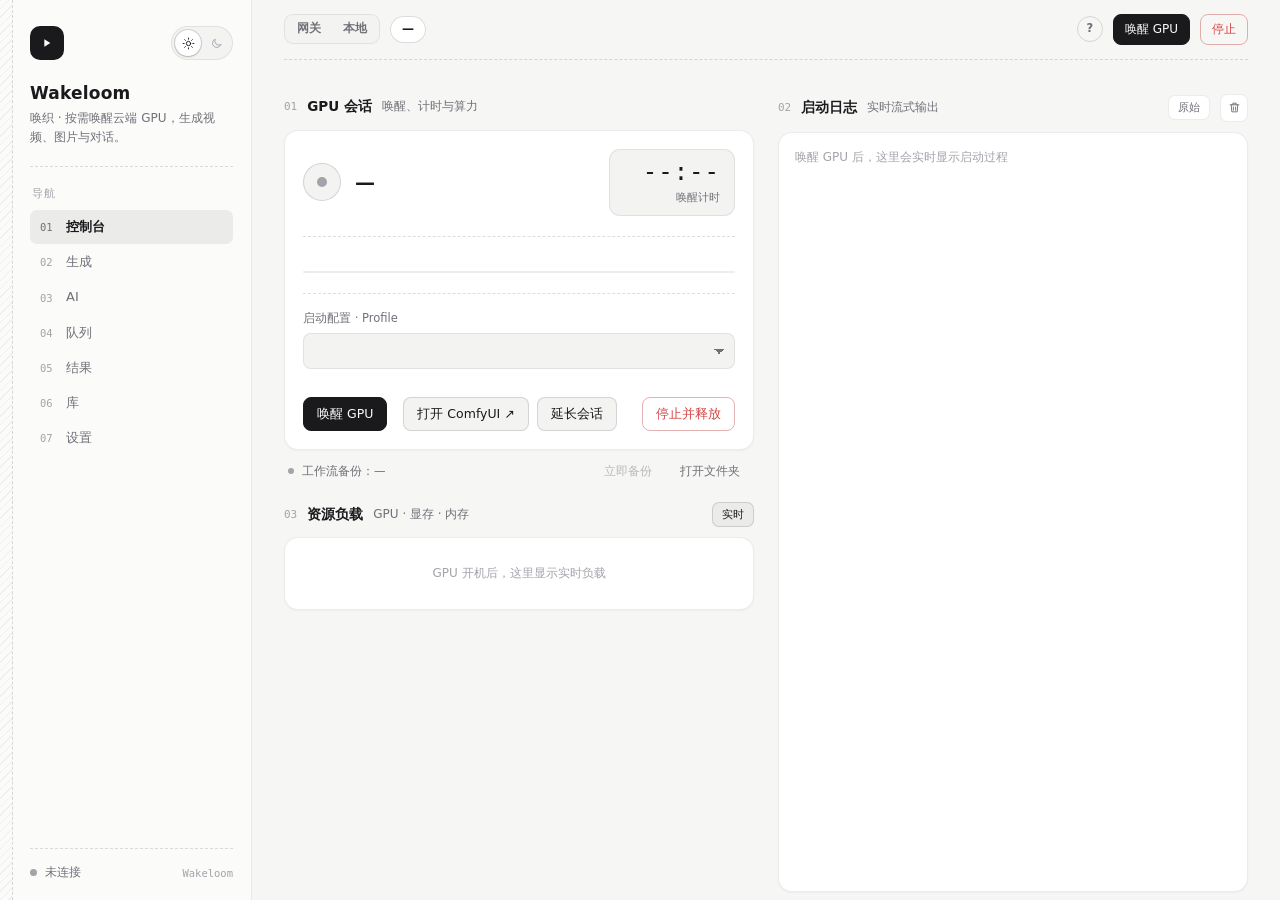
==== ui/index.html @ 7cae344e "v1.21.0: first-run guide - simple path: 用 Google 账号开始 -> paste the code (read from the   clipboard w" ====
<!doctype html>
<html lang="zh-CN">
<head>
<meta charset="utf-8">
<meta name="viewport" content="width=device-width, initial-scale=1">
<title>Wakeloom</title>
<script>try { var t = localStorage.getItem("ckwb.theme"); if (t) document.documentElement.dataset.theme = t; } catch (e) {}</script>
<link rel="stylesheet" href="style.css">
</head>
<body>
<div class="app">
  <aside class="side">
    <div class="side-top">
      <div class="brand">
        <span class="logo"><svg viewBox="0 0 24 24"><path d="M8 6.5v11l9-5.5z"/></svg></span>
        <div class="theme-toggle" role="group" aria-label="主题">
          <button type="button" data-theme-set="light" title="白天模式"><svg viewBox="0 0 24 24"><circle cx="12" cy="12" r="4"/><path d="M12 2v2M12 20v2M4.9 4.9l1.4 1.4M17.7 17.7l1.4 1.4M2 12h2M20 12h2M4.9 19.1l1.4-1.4M17.7 6.3l1.4-1.4"/></svg></button>
          <button type="button" data-theme-set="dark" title="夜间模式"><svg viewBox="0 0 24 24"><path d="M20 14.5A8 8 0 0 1 9.5 4a8 8 0 1 0 10.5 10.5z"/></svg></button>
        </div>
      </div>
      <h1 class="tagline">Wakeloom</h1>
      <p class="tagline-sub">唤织 · 按需唤醒云端 GPU，生成视频、图片与对话。</p>
    </div>

    <div class="side-label">导航</div>
    <nav>
      <button data-page="console" class="on"><span class="n">01</span>控制台</button>
      <button data-page="gen"><span class="n">02</span>生成</button>
      <button data-page="ai"><span class="n">03</span>AI</button>
      <button data-page="queue"><span class="n">04</span>队列 <em id="qBadge"></em></button>
      <button data-page="results"><span class="n">05</span>结果</button>
      <button data-page="lib"><span class="n">06</span>库</button>
      <button data-page="settings"><span class="n">07</span>设置</button>
    </nav>

    <div class="side-foot" id="sideState">
      <span class="dot" id="dot"></span><span id="sideStateText">未连接</span>
      <span class="ver" id="verText">Wakeloom</span>
    </div>
  </aside>

  <main>
    <header class="top">
      <div class="top-l">
        <div class="seg mode-seg" id="modeSeg" title="连接方式"><button type="button" data-m="gateway">网关</button><button type="button" data-m="local">本地</button></div>
        <span class="chip" id="stateChip">—</span>
        <span class="top-info" id="topInfo"></span>
      </div>
      <div class="top-r">
        <button class="btn xs upd-btn" id="btnUpd" hidden></button>
        <div class="help-wrap"><button class="btn ghost xs help-btn" id="btnHelp" title="帮助">?</button>
          <div class="help-menu" id="helpMenu" hidden>
            <button id="helpGuide">新手引导</button><button id="helpReadme">使用说明（GitHub README）</button><button id="helpNet">检查网络</button></div></div>
        <button class="btn primary sm" id="btnWakeTop">唤醒 GPU</button>
        <button class="btn danger sm" id="btnStopTop">停止</button>
      </div>
    </header>

    <!-- 控制台 -->
    <section class="page on" id="page-console">
      <div class="card ob-check" id="obChecklist" hidden></div>
      <div class="console">
        <div class="col">
          <div class="sec-h"><span class="n">01</span><b>GPU 会话</b><span class="d">唤醒、计时与算力</span></div>
          <div class="card sess">
            <div class="sess-head">
              <div class="sess-state">
                <span class="ring" id="dotBig"></span>
                <div>
                  <div class="sess-label" id="stateBig">—</div>
                  <div class="sess-sub" id="stateSub"></div>
                </div>
              </div>
              <div class="timer" id="timerBox">
                <div class="timer-v" id="timerV">--:--</div>
                <div class="timer-l" id="timerL">唤醒计时</div>
              </div>
            </div>

            <ol class="steps" id="steps"></ol>

            <div class="dl" id="dlBox" hidden>
              <div class="row between small"><span id="dlText"></span><span class="muted mono" id="dlEta"></span></div>
              <div class="bar"><div id="dlBar"></div></div>
            </div>

            <div class="tiles" id="tiles"></div>

            <div class="wake-opts" id="wakeOpts">
              <div class="row gap wrap">
                <label class="fld grow">启动配置 · Profile<select id="wakeProfile"></select></label>
                <label class="fld" id="accWrap" hidden>GPU<select id="wakeAcc"><option>T4</option><option>L4</option><option>G4</option><option>A100</option><option>H100</option></select></label>
              </div>
              <div id="wfBox" class="wf"></div>
              <div id="extrasBox" class="extras" hidden></div>
              <p class="hint" id="localHint" hidden></p>
            </div>

            <div class="actions">
              <button class="btn primary" id="btnWake">唤醒 GPU</button>
              <span class="muted small wake-cost" id="wakeCost"></span>
              <button class="btn" id="btnOpenComfy">打开 ComfyUI ↗</button>
              <button class="btn" id="btnExtend">延长会话</button>
              <span class="grow"></span>
              <button class="btn danger" id="btnStop">停止并释放</button>
            </div>
            <div class="who" id="who"></div>
            <p class="err" id="consoleErr"></p>
          </div>
          <div class="ud-line" id="udLine">
            <span class="ud-dot" id="udDot"></span><span id="udText">工作流备份：—</span><span class="grow"></span>
            <button class="btn ghost xs" id="btnUdBackup" title="把 ComfyUI 里保存的工作流和设置备份到这台电脑">立即备份</button>
            <button class="btn ghost xs" id="btnUdOpen">打开文件夹</button>
          </div>

          <div class="sec-h"><span class="n">03</span><b>资源负载</b><span class="d" id="loadSub">GPU · 显存 · 内存</span><span class="grow"></span>
            <label class="seg-chk" title="开着时每几秒刷新一次。网关模式下刷新会算作“在使用”，GPU 不会因闲置自动停机"><input type="checkbox" id="loadLive" checked><span>实时</span></label>
          </div>
          <div class="card load-card" id="loadCard"><div class="load-empty">GPU 开机后，这里显示实时负载</div></div>
        </div>

        <div class="col">
          <div class="sec-h"><span class="n">02</span><b>启动日志</b><span class="d">实时流式输出</span>
            <span class="grow"></span>
            <label class="seg-chk"><input type="checkbox" id="rawLog"><span>原始</span></label>
            <button class="icon-btn" id="btnClearLog" title="清空"><svg viewBox="0 0 24 24"><path d="M4 7h16M10 11v6M14 11v6M6 7l1 13h10l1-13M9 7V4h6v3"/></svg></button>
          </div>
          <div class="card log-card"><div id="log" class="log"></div></div>
        </div>
      </div>
    </section>

    <!-- 生成 -->
    <section class="page" id="page-gen">
      <div class="gen">
        <div class="col">
          <div class="sec-h"><span class="n">01</span><b>模板</b><span class="d">ComfyUI API 工作流</span></div>
          <div class="card tpl-card">
            <div id="tplList" class="tpl-list"></div>
            <label class="btn block">＋ 导入 API JSON<input type="file" id="tplFile" accept=".json,application/json" hidden></label>
            <p class="hint">在 ComfyUI 里：菜单 → 文件 → <b>导出 (API)</b>，把得到的 JSON 导入这里。</p>
          </div>
        </div>

        <div class="col">
          <div class="sec-h"><span class="n">02</span><b id="formTitle">参数</b><span class="d">提示词、素材与采样设置</span>
            <span class="grow"></span>
            <button type="button" class="btn ghost xs" id="btnResetForm" hidden title="参数恢复推荐值，提示词恢复模板自带的">恢复推荐值</button>
            <button type="button" class="btn ghost xs" id="btnRename" hidden>重命名</button>
            <button type="button" class="btn ghost xs danger" id="btnDelTpl" hidden>删除模板</button>
          </div>
          <div class="card form-card">
            <div id="formEmpty" class="empty">先在左边导入或选择一个工作流模板</div>
            <form id="genForm" hidden>
              <div class="h3bar">
                <div class="h3-row">
                  <span class="lbl">H3 模式</span>
                  <div class="seg" id="h3ModeSeg"></div>
                  <select id="h3Mode" hidden>
                    <option value="T2VA">T2VA</option><option value="I2VA">I2VA</option><option value="FL2VA">FL2VA</option><option value="L2VA">L2VA</option><option value="Ref2VA">Ref2VA</option>
                  </select>
                  <span class="lbl">时长</span>
                  <input type="number" id="h3Dur" min="4" max="15" step="1" value="6" class="mini-num"><span class="lbl">秒</span>
                  <span class="grow"></span>
                  <button type="button" class="btn xs" id="btnSkeleton">插入提示词骨架</button>
                  <button type="button" class="btn primary xs" id="btnAI">✦ AI 写提示词</button>
                </div>
                <div class="snips" id="snips"></div>
              </div>

              <div id="primaryFields"></div>
              <details class="adv"><summary>高级参数 <span class="muted" id="advCount"></span></summary><div id="advFields"></div></details>

              <div class="submit-bar">
                <label class="fld">任务标题<input id="jobTitle" placeholder="可选，用于文件名"></label>
                <label class="fld narrow">份数<input type="number" id="jobCount" value="1" min="1" max="50"></label>
                <div class="sb-actions">
                  <button type="button" class="btn ghost" id="btnLoadPrompt">提示词库</button>
                  <button type="button" class="btn ghost" id="btnSavePrompt">存入</button>
                  <button type="button" class="btn" id="btnDraft" title="按设置里的比例降低分辨率先跑一版，满意后在队列里一键出高清">试生成 <span class="hint-in mono" id="draftHint"></span></button>
                  <button type="submit" class="btn primary">加入队列</button>
                </div>
              </div>
              <p class="err" id="genErr"></p>
            </form>
          </div>
        </div>
      </div>
    </section>

    <!-- AI -->
    <section class="page" id="page-ai">
      <div class="sec-h"><span class="n">03</span><b>AI</b><span class="d" id="aiSub">对话大模型与生图模型，按启动配置加载</span><span class="grow"></span>
        <span class="chip ai-chip" id="aiChip"><span class="dot"></span><span id="aiChipText">—</span></span>
      </div>

      <!-- no AI profile running: pick one -->
      <div id="aiPick" class="ai-pick"></div>

      <!-- chat -->
      <div id="aiChat" class="ai-chat" hidden>
        <div class="ai-convs card">
          <button class="btn block ai-new" id="aiNew">＋ 新对话</button>
          <div id="aiConvList" class="ai-conv-list"></div>
        </div>
        <div class="ai-main card">
          <div class="ai-tools">
            <label class="seg-chk" title="开：先思考再回答，更准但更慢"><input type="checkbox" id="aiThink"><span>深度思考</span></label>
            <label class="ai-temp">温度 <input type="range" id="aiTemp" min="0" max="1.5" step="0.05"><b class="mono" id="aiTempV"></b></label>
            <button class="btn ghost xs" id="aiSysBtn">系统提示词</button>
            <span class="grow"></span>
            <span class="muted small mono" id="aiStats"></span>
          </div>
          <textarea id="aiSys" class="ai-sys" rows="3" placeholder="系统提示词（可选）：设定角色、语气、输出格式……" hidden></textarea>
          <div id="aiMsgs" class="ai-msgs"></div>
          <div class="ai-input">
            <textarea id="aiText" rows="2" placeholder="输入消息，Enter 发送，Shift+Enter 换行"></textarea>
            <button class="btn primary" id="aiSend">发送</button>
          </div>
        </div>
      </div>

      <!-- text to image -->
      <div id="aiImg" class="ai-img" hidden>
        <div class="card ai-img-form">
          <label class="fld">提示词<textarea id="aiPrompt" rows="6" placeholder="描述画面，例如：portrait of a young woman by the window, soft natural light, 85mm, film grain"></textarea></label>
          <label class="fld">反向提示词<textarea id="aiNeg" rows="3"></textarea></label>
          <div class="fld"><span>尺寸</span>
            <div class="seg ai-size" id="aiSize"><button data-s="832x1216">竖 832×1216</button><button data-s="1024x1024">方 1024×1024</button><button data-s="1216x832">横 1216×832</button><button data-s="custom">自定义</button></div>
          </div>
          <div class="row gap ai-wh" id="aiWH" hidden>
            <label class="fld narrow">宽<input type="number" id="aiW" min="256" max="2048" step="64"></label>
            <label class="fld narrow">高<input type="number" id="aiH" min="256" max="2048" step="64"></label>
          </div>
          <div class="row gap">
            <label class="fld narrow">步数<input type="number" id="aiSteps" min="1" max="150"></label>
            <label class="fld narrow">CFG<input type="number" id="aiCfg" min="1" max="20" step="0.5"></label>
            <label class="fld narrow">份数<input type="number" id="aiCount" min="1" max="20" value="1"></label>
          </div>
          <div class="row gap">
            <label class="fld grow">种子<input type="number" id="aiSeed" placeholder="留空 = 每张随机"></label>
          </div>
          <button class="btn primary lg" id="aiGen">生成</button>
          <p class="err" id="aiErr"></p>
          <p class="hint" id="aiImgHint"></p>
        </div>
        <div class="ai-gallery">
          <div class="sec-h sub"><b>最近生成</b><span class="d">完整文件在「结果」页</span></div>
          <div id="aiGallery" class="ai-grid"></div>
        </div>
      </div>
    </section>

    <!-- 队列 -->
    <section class="page" id="page-queue">
      <div class="sec-h"><span class="n">04</span><b>任务队列</b><span class="d">按顺序提交，自动下载结果</span><span class="grow"></span><button class="btn ghost xs" id="btnClearDone">清除已结束</button></div>
      <div id="jobList" class="jobs"></div>
    </section>

    <!-- 结果 -->
    <section class="page" id="page-results">
      <div class="sec-h"><span class="n">05</span><b>本地结果</b><span class="d mono" id="outDirText"></span><span class="grow"></span>
        <div class="seg" id="kindSeg"><button data-k="" class="on">全部</button><button data-k="video">视频</button><button data-k="image">图片</button><button data-k="audio">音频</button></div>
        <select id="kindFilter" hidden><option value="">全部</option><option value="video">视频</option><option value="image">图片</option><option value="audio">音频</option></select>
        <button class="btn ghost xs" id="btnRefreshFiles">刷新</button>
        <button class="btn xs" id="btnOpenOut">打开文件夹</button>
      </div>
      <div id="fileGrid" class="files"></div>
    </section>

    <!-- 库 -->
    <section class="page" id="page-lib">
      <div class="sec-h"><span class="n">06</span><b>插件与模型库</b><span class="d">只保存清单，唤醒时不装；需要时一键装到当前 GPU</span><span class="grow"></span>
        <button class="btn xs" id="btnLibPreset">预设</button>
        <button class="btn primary xs" id="btnLibAdd">＋ 添加</button>
      </div>
      <div class="lib-note" id="libNote"></div>
      <div id="libList" class="lib"></div>
      <div class="lib-bar" id="libBar" hidden>
        <span id="libSel"></span><span class="grow"></span>
        <button class="btn ghost xs" id="btnLibClear">取消选择</button>
        <button class="btn primary sm" id="btnLibInstallSel">安装所选到当前 GPU</button>
      </div>
    </section>

    <!-- 设置 -->
    <section class="page" id="page-settings">
      <form id="setForm" class="settings">
        <div class="sec-h"><span class="n">06</span><b>网关连接</b><span class="d">地址与凭证</span></div>
        <div class="card">
          <label class="fld">网关地址<input name="gate_url" placeholder="https://comfy.你的域名"></label>
          <label class="fld">Agent 令牌 · Bearer
            <div class="row gap"><input name="token" type="password" class="grow" autocomplete="off"><button type="button" class="btn xs" id="btnShowTok">显示</button></div>
          </label>
          <div class="row gap wrap"><button type="button" class="btn sm" id="btnPair">浏览器配对获取令牌</button><span class="muted small" id="pairMsg"></span></div>
          <p class="hint">令牌也可以在网关网页右上角「复制 AI Agent 接入指令」里拿到，或 VPS 上的 <code>secrets/agent_token</code>。</p>
          <label class="fld">网络代理<input name="proxy" placeholder="留空 = 自动（跟随 Windows 系统代理）"></label>
          <p class="hint" style="margin-top:-6px">浏览器能打开网关、工作台却连不上时，多半是代理问题。可填 <code>http://127.0.0.1:7890</code>（按你代理软件的端口），或填 <code>direct</code> 强制直连。</p>
          <details class="sub"><summary>Cloudflare Access 服务令牌</summary>
            <p class="hint">公网域名在 Access 后面时必填。</p>
            <label class="fld">CF-Access-Client-Id<input name="cf_client_id" autocomplete="off"></label>
            <label class="fld">CF-Access-Client-Secret<input name="cf_client_secret" type="password" autocomplete="off"></label>
          </details>
        </div>

        <div class="sec-h"><span class="n">07</span><b>任务</b><span class="d">保存位置与自动化</span></div>
        <div class="card">
          <label class="fld">结果保存到<input name="out_dir"></label>
          <label class="chk"><input type="checkbox" name="auto_wake">队列有任务而 GPU 在休眠时，自动唤醒</label>
          <label class="fld">自动唤醒用的 Profile（留空 = 网关默认）<input name="wake_profile" placeholder="例如 minimax-h3"></label>
          <label class="chk"><input type="checkbox" name="userdata_sync">自动备份并恢复 ComfyUI 工作流和设置</label>
          <p class="hint" style="margin:-6px 0 12px 26px">Colab 每次开机都是新机器。开启后，在 ComfyUI 网页里保存的工作流、设置会备份到这台电脑（GPU 就绪时每 5 分钟、停止前各一次），下次开机自动传回去。只存在本机。</p>
          <label class="chk"><input type="checkbox" name="auto_stop_when_queue_empty">队列全部完成 3 分钟后自动停止 GPU（省 CU）</label>
          <label class="fld narrow">单个任务超时（分钟）<input type="number" name="job_timeout_min" min="1" max="600"></label>
        </div>

        <div class="sec-h"><span class="n">08</span><b>低清试生成</b><span class="d">先看效果，再出高清</span></div>
        <div class="card">
          <div class="row gap wrap">
            <label class="fld narrow">分辨率比例
              <select name="draft_scale"><option value="0.25">25%</option><option value="0.33">33%</option><option value="0.5">50%</option><option value="0.75">75%</option></select></label>
            <label class="fld narrow">步数（0 = 不变）<input type="number" name="draft_steps" min="0" max="200"></label>
          </div>
          <p class="hint">只改宽高 / 总像素（和可选的步数），提示词、素材、种子都不变；「生成高清版」时锁定试生成用过的种子、恢复原分辨率。</p>
        </div>

        <div class="sec-h"><span class="n">09</span><b>大模型 API</b><span class="d">用于「AI 写提示词」，Key 只保存在本机</span><span class="grow"></span><button type="button" class="btn primary xs" id="btnLLMAdd">＋ 添加</button></div>
        <div class="card llm-card"><div id="llmList" class="llm-list"></div>
          <div class="guide-row">
            <div class="grow"><b>H3 提示词指南</b> <span class="muted small" id="guideState">读取中…</span>
              <p class="hint" style="margin:4px 0 0">默认用 Wakeloom 自带的通用写法说明。如果你有 MiniMax 官方的 H3 提示词指南，可以导入（.md 或 .txt），导入后「AI 写提示词」优先按它输出。<b>需自行从 MiniMax 官方获取，并确认所在地区适用其许可。</b>指南只保存在本机。</p></div>
            <input type="file" id="guideFile" accept=".md,.txt,text/markdown,text/plain" hidden>
            <button type="button" class="btn sm" id="btnGuideImport">导入 H3 提示词指南</button>
            <button type="button" class="btn ghost sm" id="btnGuideClear" hidden>清除</button>
          </div>
        </div>

        <div class="sec-h"><span class="n">10</span><b>本地模式</b><span class="d">测试版 · 不用 VPS，软件直接控制你的 Colab</span></div>
        <div class="card local-card">
          <div class="row gap wrap"><span class="dot" id="gDot"></span><span id="gState">未登录 Google</span><span class="grow"></span>
            <button type="button" class="btn primary sm" id="btnGLogin">登录 Google</button>
            <button type="button" class="btn ghost sm" id="btnGLogout" hidden>退出登录</button></div>
          <div id="gCodeBox" class="g-code" hidden>
            <p class="hint" style="margin:0 0 8px">浏览器里已打开 Google 授权页。登录并点「允许」后，页面会显示一串授权码，复制粘贴到这里：</p>
            <div class="row gap"><input id="gCode" class="grow mono" placeholder="粘贴授权码" autocomplete="off"><button type="button" class="btn primary sm" id="btnGCode">确认</button></div>
            <p class="hint">浏览器没弹出来？<a href="#" id="gOpenAgain">再打开一次</a></p>
          </div>
          <div class="row gap wrap" style="margin-top:14px">
            <label class="fld narrow">默认 GPU<select name="local_accelerator"><option value="">跟随配置</option><option>T4</option><option>L4</option><option>G4</option><option>A100</option><option>H100</option></select></label>
            <label class="fld narrow">闲置自动停机（分钟）<input type="number" name="local_idle_min" min="5" max="600" placeholder="30"></label>
            <label class="fld narrow">最长会话（小时）<input type="number" name="local_max_hours" min="1" max="24" step="0.5" placeholder="6"></label>
          </div>
          <label class="fld">Hugging Face 令牌（可选）<input name="hf_token" type="password" autocomplete="off" placeholder="hf_…"></label>
          <p class="hint" style="margin-top:-6px">只有下载需要申请访问（gated）的模型时才要。只保存在本机，开机时交给 Colab VM 用来下载，不会写进日志或启动配置。网关模式用网关自己的 hf_token。</p>
          <div id="gTools" hidden>
            <div class="row gap wrap" style="margin-top:14px"><button type="button" class="btn sm" id="btnGCCU">查询 CU 余额</button><span class="muted small mono" id="gCCU"></span></div>
            <div class="row gap wrap" style="margin-top:10px">
              <span class="small muted">开机测试</span>
              <select id="gAcc"><option>T4</option><option selected>L4</option><option>G4</option><option>A100</option><option>H100</option></select>
              <button type="button" class="btn sm" id="btnGSmoke">开一台 GPU 测试（约 1–2 分钟，测完自动关机）</button>
            </div>
            <pre class="g-log" id="gLog" hidden></pre>
          </div>
          <p class="err" id="gErr"></p>
        </div>

        <div class="sec-h"><span class="n">11</span><b>自定义模型</b><span class="d">粘贴 Hugging Face 链接生成的启动配置</span><span class="grow"></span><button type="button" class="btn primary xs" id="btnCMAdd">＋ 添加模型</button></div>
        <div class="card cm-card"><div id="cmList" class="cm-list"><p class="muted small">读取中…</p></div>
          <p class="hint">内置配置不能修改或删除。模型来自第三方，请遵守其许可证和当地法律。</p></div>

        <div class="sec-h"><span class="n">12</span><b>软件更新</b><span class="d" id="updCur"></span></div>
        <div class="card">
          <label class="fld">更新地址（latest.json）<input name="update_url" id="updUrl" placeholder=""></label>
          <div class="row gap wrap"><button type="button" class="btn sm" id="btnUpdCheck">检查更新</button><span class="muted small" id="updMsg"></span></div>
          <div class="row gap wrap" style="margin-top:12px"><button type="button" class="btn sm" id="btnRerunGuide">重新运行新手引导</button><span class="muted small">从头走一遍：检查网络、连接方式、登录、第一次试用</span></div>
        </div>

        <div class="save-bar"><button class="btn primary" type="submit">保存</button><button type="button" class="btn" id="btnTest">测试连接</button><span id="setMsg" class="muted small"></span><span class="grow"></span><span class="muted small mono" id="dataDirText"></span></div>
      </form>
    </section>
  </main>
</div>

<div class="modal" id="modal" hidden><div class="modal-box" id="modalBox"></div></div>
<div class="toast" id="toast"></div>
<div class="ob" id="ob" hidden></div>
<div class="ob-mini" id="obMini" hidden></div>
<div class="ob-coach" id="obCoach" hidden></div>
<script src="app.js"></script>
<script src="ai.js"></script>
<script src="models.js"></script>
<script src="userdata.js"></script>
<script src="onboarding.js"></script>
</body>
</html>
---- ui/style.css ----
[hidden] { display: none !important; }

:root {
  --bg: #f6f6f5; --side: #fbfbfa; --panel: #ffffff; --panel2: #f3f3f2; --panel3: #ebebea;
  --line: rgba(20, 20, 24, .08); --line2: rgba(20, 20, 24, .14);
  --text: #1a1a1d; --muted: #707078; --faint: #a3a3aa;
  --inv: #1a1a1d; --inv-t: #fafafa;
  --accent: #4f6bed; --ok: #1f9d55; --warn: #c27a12; --bad: #d64545; --idle: #a3a3aa;
  --hatch: rgba(20, 20, 24, .05);
  --shadow: 0 1px 0 rgba(255, 255, 255, .6) inset, 0 1px 2px rgba(20, 20, 24, .04);
  --font: "Segoe UI Variable Text", "Segoe UI", "Microsoft YaHei UI", "PingFang SC", system-ui, sans-serif;
  --mono: "Cascadia Code", "JetBrains Mono", "SF Mono", Consolas, ui-monospace, monospace;
  color-scheme: light;
}
:root[data-theme="dark"] {
  --bg: #121214; --side: #151517; --panel: #19191c; --panel2: #202024; --panel3: #27272c;
  --line: rgba(255, 255, 255, .07); --line2: rgba(255, 255, 255, .13);
  --text: #ececef; --muted: #8e8e97; --faint: #5d5d66;
  --inv: #ececef; --inv-t: #141416;
  --accent: #7c93ff; --ok: #4ade80; --warn: #f2b24c; --bad: #f87171; --idle: #5d5d66;
  --hatch: rgba(255, 255, 255, .035);
  --shadow: 0 1px 0 rgba(255, 255, 255, .03) inset;
  color-scheme: dark;
}
@media (prefers-color-scheme: dark) {
  :root:not([data-theme="light"]) {
    --bg: #121214; --side: #151517; --panel: #19191c; --panel2: #202024; --panel3: #27272c;
    --line: rgba(255, 255, 255, .07); --line2: rgba(255, 255, 255, .13);
    --text: #ececef; --muted: #8e8e97; --faint: #5d5d66;
    --inv: #ececef; --inv-t: #141416;
    --accent: #7c93ff; --ok: #4ade80; --warn: #f2b24c; --bad: #f87171; --idle: #5d5d66;
    --hatch: rgba(255, 255, 255, .035);
    --shadow: 0 1px 0 rgba(255, 255, 255, .03) inset;
    color-scheme: dark;
  }
}

* { box-sizing: border-box; }
html, body { margin: 0; height: 100%; background: var(--bg); color: var(--text); font: 13px/1.55 var(--font); -webkit-font-smoothing: antialiased; }
button, input, select, textarea { font: inherit; color: inherit; }
svg { width: 15px; height: 15px; fill: none; stroke: currentColor; stroke-width: 1.7; stroke-linecap: round; stroke-linejoin: round; }
code, .mono { font-family: var(--mono); }
code { font-size: 11.5px; background: var(--panel2); border: 1px solid var(--line); padding: 0 5px; border-radius: 5px; }
::selection { background: color-mix(in srgb, var(--accent) 30%, transparent); }
::-webkit-scrollbar { width: 10px; height: 10px; }
::-webkit-scrollbar-thumb { background: var(--line2); border-radius: 10px; border: 3px solid transparent; background-clip: content-box; }
::-webkit-scrollbar-track { background: transparent; }

/* ---------- shell ---------- */
.app { display: grid; grid-template-columns: 252px 1fr; height: 100vh; }
.side {
  background: var(--side); border-right: 1px solid var(--line); display: flex; flex-direction: column; padding: 26px 18px 18px 30px; position: relative; overflow: auto;
}
.side::before { /* hatched gutter */
  content: ""; position: absolute; inset: 0 auto 0 0; width: 12px; border-right: 1px dashed var(--line2);
  background: repeating-linear-gradient(135deg, var(--hatch) 0 1px, transparent 1px 6px);
}
.brand { display: flex; align-items: center; justify-content: space-between; }
.logo { width: 34px; height: 34px; border-radius: 10px; display: grid; place-items: center; background: var(--inv); color: var(--inv-t); }
.logo svg { width: 16px; height: 16px; fill: currentColor; stroke: none; }
.theme-toggle { display: inline-flex; padding: 3px; gap: 2px; background: var(--panel2); border: 1px solid var(--line); border-radius: 999px; }
.theme-toggle button { all: unset; cursor: pointer; width: 26px; height: 26px; border-radius: 50%; display: grid; place-items: center; color: var(--faint); transition: background .15s, color .15s; }
.theme-toggle button:hover { color: var(--text); }
.theme-toggle button.on { background: var(--panel); color: var(--text); box-shadow: 0 0 0 1px var(--line2), 0 1px 2px rgba(0, 0, 0, .15); }
.theme-toggle svg { width: 13px; height: 13px; }
.tagline { font-size: 17px; line-height: 1.35; font-weight: 650; margin: 22px 0 4px; letter-spacing: .2px; }
.tagline-sub { margin: 0; color: var(--muted); font-size: 12px; }
.side-top { padding-bottom: 20px; border-bottom: 1px dashed var(--line2); margin-bottom: 18px; }
.side-label { font-size: 11px; color: var(--faint); margin: 0 0 8px 2px; letter-spacing: .5px; }
nav { display: flex; flex-direction: column; gap: 1px; }
nav button { all: unset; cursor: pointer; display: flex; align-items: center; gap: 10px; padding: 7px 10px; border-radius: 7px; color: var(--muted); font-size: 13px; transition: background .12s, color .12s; }
nav button .n { font: 10.5px var(--mono); color: var(--faint); width: 16px; }
nav button:hover { color: var(--text); background: var(--panel2); }
nav button.on { color: var(--text); background: var(--panel3); font-weight: 600; }
nav button.on .n { color: var(--muted); }
nav em { font: 600 10.5px var(--mono); font-style: normal; margin-left: auto; color: var(--inv-t); background: var(--inv); border-radius: 999px; padding: 0 7px; line-height: 17px; }
nav em:empty { display: none; }
.side-foot { margin-top: auto; padding-top: 14px; border-top: 1px dashed var(--line2); display: flex; align-items: center; gap: 8px; color: var(--muted); font-size: 12px; }
.side-foot .ver { margin-left: auto; font: 10.5px var(--mono); color: var(--faint); }

main { overflow: auto; padding: 0 32px 40px; }
.top { position: sticky; top: 0; z-index: 5; background: color-mix(in srgb, var(--bg) 88%, transparent); backdrop-filter: blur(8px); display: flex; justify-content: space-between; align-items: center; padding: 14px 0; margin-bottom: 6px; border-bottom: 1px dashed var(--line2); }
.top-l, .top-r { display: flex; align-items: center; gap: 10px; }
.top-info { font-size: 12px; color: var(--muted); font-variant-numeric: tabular-nums; }
.page { display: none; padding-top: 10px; }
.page.on { display: block; animation: fade .18s ease; }
@keyframes fade { from { opacity: 0; transform: translateY(3px); } to { opacity: 1; transform: none; } }

/* section header: "01 标题 说明" */
.sec-h { display: flex; align-items: center; gap: 10px; margin: 18px 0 10px; min-height: 26px; }
.sec-h .n { font: 11px var(--mono); color: var(--faint); }
.sec-h b { font-size: 13.5px; font-weight: 650; }
.sec-h .d { color: var(--muted); font-size: 12px; white-space: nowrap; overflow: hidden; text-overflow: ellipsis; }
.grow { flex: 1; }

.card { background: var(--panel); border: 1px solid var(--line); border-radius: 14px; padding: 18px; box-shadow: var(--shadow); }
.row { display: flex; align-items: center; }
.row.between { justify-content: space-between; }
.row.wrap { flex-wrap: wrap; }
.gap { gap: 8px; }
.muted { color: var(--muted); }
.small { font-size: 12px; }
.hint { color: var(--muted); font-size: 12px; margin: 10px 0 0; line-height: 1.6; }
.err { color: var(--bad); font-size: 12px; margin: 8px 0 0; white-space: pre-wrap; }
.err:empty { display: none; }

/* ---------- controls ---------- */
.btn { display: inline-flex; align-items: center; justify-content: center; gap: 6px; cursor: pointer; border: 1px solid var(--line2); background: var(--panel2); padding: 6px 13px; border-radius: 8px; white-space: nowrap; font-size: 12.5px; font-weight: 500; transition: background .12s, border-color .12s, opacity .12s; }
.btn:hover { background: var(--panel3); }
.btn:disabled { opacity: .45; cursor: not-allowed; }
.btn.primary { background: var(--inv); border-color: var(--inv); color: var(--inv-t); }
.btn.primary:hover { opacity: .88; }
.btn.danger { color: var(--bad); background: transparent; border-color: color-mix(in srgb, var(--bad) 35%, var(--line)); }
.btn.danger:hover { background: color-mix(in srgb, var(--bad) 9%, transparent); }
.btn.ghost { background: transparent; border-color: transparent; color: var(--muted); }
.btn.ghost:hover { background: var(--panel2); color: var(--text); }
.btn.ghost.danger:hover { color: var(--bad); }
.btn.sm { padding: 5px 11px; font-size: 12px; }
.btn.xs { padding: 3px 9px; font-size: 11.5px; border-radius: 7px; }
.btn.lg { padding: 8px 18px; }
.btn.block { width: 100%; margin-top: 10px; border-style: dashed; background: transparent; color: var(--muted); }
.btn.block:hover { color: var(--text); background: var(--panel2); }
.icon-btn { all: unset; cursor: pointer; width: 26px; height: 26px; border-radius: 7px; display: grid; place-items: center; color: var(--muted); border: 1px solid var(--line); background: var(--panel); }
.icon-btn:hover { color: var(--text); border-color: var(--line2); }
.icon-btn svg { width: 13px; height: 13px; }

input:not([type=checkbox]):not([type=file]), select, textarea { background: var(--panel2); border: 1px solid var(--line); border-radius: 8px; padding: 7px 10px; outline: none; min-width: 0; transition: border-color .12s, background .12s; }
input:not([type=checkbox]):not([type=file]):hover, select:hover, textarea:hover { border-color: var(--line2); }
input:focus, select:focus, textarea:focus { border-color: var(--muted) !important; background: var(--panel); }
input[type=checkbox] { accent-color: var(--inv); width: 14px; height: 14px; margin: 0; }
select { appearance: none; padding-right: 28px; background-image: linear-gradient(45deg, transparent 50%, var(--muted) 50%), linear-gradient(135deg, var(--muted) 50%, transparent 50%); background-position: calc(100% - 15px) 52%, calc(100% - 10px) 52%; background-size: 5px 5px; background-repeat: no-repeat; }
textarea { width: 100%; resize: vertical; font: 12.5px/1.7 var(--mono); }
.fld { display: flex; flex-direction: column; gap: 5px; font-size: 11.5px; color: var(--muted); margin-bottom: 12px; }
.fld > input, .fld > select, .fld > textarea, .fld > div { color: var(--text); font-size: 13px; }
.fld.narrow { min-width: 140px; max-width: 200px; }
.chk { display: flex; align-items: center; gap: 9px; margin-bottom: 10px; cursor: pointer; }

.seg { display: inline-flex; padding: 2px; gap: 2px; background: var(--panel2); border: 1px solid var(--line); border-radius: 9px; }
.seg button { all: unset; cursor: pointer; padding: 3px 10px; border-radius: 7px; font-size: 11.5px; color: var(--muted); }
.seg button:hover { color: var(--text); }
.seg button.on { background: var(--panel); color: var(--text); font-weight: 600; box-shadow: 0 0 0 1px var(--line2), 0 1px 2px rgba(0, 0, 0, .08); }
.seg-chk { display: inline-flex; cursor: pointer; }
.seg-chk input { display: none; }
.seg-chk span { padding: 3px 9px; font-size: 11px; border-radius: 7px; border: 1px solid var(--line); color: var(--muted); background: var(--panel); }
.seg-chk input:checked + span { color: var(--text); border-color: var(--line2); background: var(--panel3); }

.chip { display: inline-flex; align-items: center; gap: 7px; padding: 3px 11px; border-radius: 999px; background: var(--panel); border: 1px solid var(--line2); font-size: 12px; font-weight: 600; }
.dot { width: 7px; height: 7px; border-radius: 50%; background: var(--idle); flex: none; }
.s-ok, .s-ready { background: var(--ok); box-shadow: 0 0 0 3px color-mix(in srgb, var(--ok) 20%, transparent); }
.s-busy { background: var(--warn); animation: pulse 1.2s infinite; }
.s-bad { background: var(--bad); }
@keyframes pulse { 50% { opacity: .35; } }
.pill { display: inline-flex; align-items: center; padding: 1px 9px; border-radius: 999px; background: var(--panel2); border: 1px solid var(--line); font-size: 11.5px; color: var(--text); }
.pill.sm { padding: 0 7px; font-size: 10.5px; }
.bar { height: 4px; background: var(--panel3); border-radius: 4px; overflow: hidden; }
.bar > div { height: 100%; background: var(--inv); width: 0; transition: width .5s ease; }

/* ---------- console ---------- */
.console { display: grid; grid-template-columns: minmax(420px, 1fr) minmax(380px, 1fr); gap: 0 24px; align-items: start; }
.col { min-width: 0; }
.sess { display: flex; flex-direction: column; gap: 20px; }
.sess-head { display: flex; justify-content: space-between; align-items: center; gap: 16px; }
.sess-state { display: flex; align-items: center; gap: 14px; min-width: 0; }
.ring { width: 38px; height: 38px; border-radius: 50%; flex: none; position: relative; border: 1px solid var(--line2); background: var(--panel2); }
.ring::after { content: ""; position: absolute; inset: 13px; border-radius: 50%; background: var(--idle); }
.ring.ok::after { background: var(--ok); box-shadow: 0 0 10px color-mix(in srgb, var(--ok) 60%, transparent); }
.ring.bad::after { background: var(--bad); }
.ring.busy { animation: ringpulse 1.6s ease-out infinite; } .ring.busy::after { background: var(--warn); }
@keyframes ringpulse { 0% { box-shadow: 0 0 0 0 color-mix(in srgb, var(--warn) 40%, transparent); } 100% { box-shadow: 0 0 0 12px transparent; } }
.sess-label { font-size: 20px; font-weight: 650; line-height: 1.2; letter-spacing: .2px; }
.sess-sub { display: flex; flex-wrap: wrap; gap: 6px 10px; align-items: center; margin-top: 5px; font-size: 12px; }
.sess-sub:empty { display: none; }
.timer { text-align: right; padding: 9px 14px; border-radius: 11px; border: 1px solid var(--line); background: var(--panel2); min-width: 126px; }
.timer-v { font: 500 24px/1.15 var(--mono); font-variant-numeric: tabular-nums; letter-spacing: 1px; }
.timer-l { font-size: 11px; color: var(--muted); margin-top: 3px; }
.timer.live { border-color: color-mix(in srgb, var(--warn) 40%, var(--line)); }
.timer.live .timer-v { color: var(--warn); }

.steps { list-style: none; margin: 0; padding: 14px 6px 0; display: grid; grid-template-columns: repeat(6, 1fr); border-top: 1px dashed var(--line2); }
.steps li { display: flex; flex-direction: column; align-items: center; gap: 7px; font-size: 11px; color: var(--faint); position: relative; }
.steps li::before { content: ""; position: absolute; top: 9px; left: calc(-50% + 13px); right: calc(50% + 13px); height: 1px; background: var(--line2); }
.steps li:first-child::before { display: none; }
.steps .b { width: 19px; height: 19px; border-radius: 50%; display: grid; place-items: center; background: var(--panel); border: 1px solid var(--line2); font: 600 9.5px var(--mono); z-index: 1; }
.steps li.done { color: var(--muted); } .steps li.done .b { background: var(--inv); border-color: var(--inv); color: var(--inv-t); } .steps li.done::before { background: var(--inv); }
.steps li.cur { color: var(--text); font-weight: 600; } .steps li.cur .b { border-color: var(--warn); color: var(--warn); box-shadow: 0 0 0 3px color-mix(in srgb, var(--warn) 18%, transparent); }

.dl .bar { margin-top: 7px; }
.tiles { display: grid; grid-template-columns: repeat(3, 1fr); border: 1px solid var(--line); border-radius: 11px; overflow: hidden; }
.tile { padding: 11px 13px; min-width: 0; border-right: 1px solid var(--line); border-bottom: 1px solid var(--line); margin: 0 -1px -1px 0; }
.tile .k { font-size: 11px; color: var(--muted); }
.tile .v { font: 500 16px/1.4 var(--mono); font-variant-numeric: tabular-nums; margin-top: 3px; white-space: nowrap; overflow: hidden; text-overflow: ellipsis; }
.tile .x { font-size: 11px; color: var(--faint); min-height: 15px; }
.tile.warn .v { color: var(--warn); }
.mini { height: 3px; border-radius: 2px; background: var(--panel3); margin-top: 7px; overflow: hidden; }
.mini > div { height: 100%; background: var(--inv); }
.wake-opts { border-top: 1px dashed var(--line2); padding-top: 16px; }
.wake-opts .fld { margin-bottom: 8px; }
.wf { display: flex; flex-wrap: wrap; gap: 6px 14px; font-size: 12px; }
.wf:empty { display: none; }
.wf label { display: flex; gap: 6px; align-items: center; cursor: pointer; }
.actions { display: flex; flex-wrap: wrap; gap: 8px; align-items: center; }
.who { font-size: 11.5px; color: var(--muted); display: flex; gap: 6px; align-items: center; padding-top: 14px; border-top: 1px dashed var(--line2); }
.who:empty { display: none; }

.log-card { padding: 0; overflow: hidden; height: calc(100vh - 140px); min-height: 360px; display: flex; }
.log { flex: 1; padding: 14px 16px; overflow: auto; font: 11.5px/1.75 var(--mono); }
.log.raw { white-space: pre-wrap; word-break: break-all; color: var(--muted); }
.log:empty::before { content: "唤醒 GPU 后，这里会实时显示启动过程"; color: var(--faint); font-family: var(--font); font-size: 12px; }
.log .ln { display: flex; gap: 9px; align-items: baseline; word-break: break-all; }
.log .ln i { font-style: normal; width: 12px; flex: none; text-align: center; color: var(--faint); }
.log .ln .m { margin-left: auto; padding-left: 14px; color: var(--faint); white-space: nowrap; }
.log .ok i { color: var(--ok); }
.log .stage { color: var(--text); font-weight: 600; margin-top: 6px; }
.log .prog { color: var(--text); } .log .prog i { color: var(--accent); }
.log .ready { color: var(--ok); font-weight: 600; } .log .ready i { color: var(--ok); }
.log .bad { color: var(--bad); }
.log .dim { color: var(--faint); }

/* ---------- generate ---------- */
.gen { display: grid; grid-template-columns: 250px 1fr; gap: 0 24px; align-items: start; }
.tpl-card { padding: 8px; }
.tpl-list { display: flex; flex-direction: column; gap: 2px; }
.tpl-list button { all: unset; cursor: pointer; padding: 9px 11px; border-radius: 9px; border: 1px solid transparent; }
.tpl-list button:hover { background: var(--panel2); }
.tpl-list button.on { background: var(--panel2); border-color: var(--line2); }
.tpl-list b { font-weight: 600; font-size: 13px; }
.tpl-list small { display: block; color: var(--muted); font: 10.5px var(--mono); margin-top: 2px; }
.tpl-card .hint { padding: 0 6px 6px; }
.empty { color: var(--faint); padding: 48px 20px; text-align: center; }

.h3bar { border: 1px solid var(--line); border-radius: 11px; padding: 10px 12px; margin-bottom: 18px; background: var(--panel2); display: flex; flex-direction: column; gap: 10px; }
.h3-row { display: flex; flex-wrap: wrap; align-items: center; gap: 8px; }
.h3-row .lbl { font-size: 11.5px; color: var(--muted); }
.mini-num { width: 52px; padding: 4px 6px !important; text-align: center; font-family: var(--mono); }
.snips { display: flex; flex-wrap: wrap; gap: 5px; padding-top: 10px; border-top: 1px dashed var(--line2); }
.snips button { all: unset; cursor: pointer; font-size: 11px; padding: 2px 9px; border-radius: 999px; border: 1px solid var(--line); color: var(--muted); background: var(--panel); transition: color .12s, border-color .12s; }
.snips button:hover { color: var(--text); border-color: var(--line2); }

.f-wrap { margin-bottom: 16px; }
.f-head { display: flex; justify-content: space-between; align-items: center; font-size: 11.5px; color: var(--muted); margin-bottom: 6px; }
.f-head .x { all: unset; cursor: pointer; font-size: 11px; color: var(--faint); margin-left: 8px; }
.f-head .x:hover { color: var(--text); }
.f-text textarea { min-height: 240px; }
.f-text.neg textarea { min-height: 64px; }
.f-grid { display: grid; grid-template-columns: repeat(auto-fill, minmax(170px, 1fr)); gap: 0 12px; }
.drop { border: 1px dashed var(--line2); border-radius: 11px; padding: 10px; display: flex; gap: 12px; align-items: center; cursor: pointer; min-height: 80px; transition: border-color .12s, background .12s; }
.drop:hover, .drop.over { border-color: var(--muted); background: var(--panel2); }
.drop img, .drop video { width: 96px; height: 60px; object-fit: cover; border-radius: 7px; background: var(--panel3); }
.drop .ph { width: 96px; height: 60px; border-radius: 7px; background: var(--panel2); display: grid; place-items: center; color: var(--faint); font-size: 18px; }
.seedrow { display: flex; gap: 8px; align-items: center; }
.seedrow input[type=number] { flex: 1; font-family: var(--mono); }
.seedrow .chk { margin: 0; font-size: 11.5px; color: var(--muted); white-space: nowrap; }
.adv { margin: 4px 0 18px; border-top: 1px dashed var(--line2); padding-top: 12px; }
.adv summary { cursor: pointer; color: var(--muted); font-size: 12px; list-style: none; }
.adv summary::before { content: "+ "; font-family: var(--mono); }
.adv[open] summary::before { content: "− "; }
.adv .node { margin: 14px 0 6px; font: 11px var(--mono); color: var(--faint); }
.submit-bar { position: sticky; bottom: -40px; background: var(--panel); border-top: 1px dashed var(--line2); margin: 0 -18px -18px; padding: 14px 18px; display: flex; gap: 12px; align-items: flex-end; flex-wrap: wrap; border-radius: 0 0 14px 14px; }
.submit-bar .fld { margin: 0; flex: 1; min-width: 150px; }
.submit-bar .fld.narrow { flex: 0 0 72px; min-width: 72px; }
.sb-actions { display: flex; gap: 6px; flex-wrap: wrap; }
.hint-in { font-size: 10.5px; color: var(--muted); }

/* ---------- queue ---------- */
.jobs { display: flex; flex-direction: column; gap: 10px; }
.job { background: var(--panel); border: 1px solid var(--line); border-radius: 13px; padding: 13px 15px; display: grid; grid-template-columns: 1fr auto; gap: 6px 14px; box-shadow: var(--shadow); }
.job.is-draft { border-style: dashed; border-color: var(--line2); }
.job .t { font-weight: 600; display: flex; align-items: center; flex-wrap: wrap; gap: 6px; }
.job .meta { font: 11px var(--mono); color: var(--muted); }
.job .msg { font-size: 12px; color: var(--muted); }
.job .acts { display: flex; gap: 6px; align-items: start; flex-wrap: wrap; justify-content: flex-end; }
.job .outs { grid-column: 1 / -1; display: flex; gap: 8px; flex-wrap: wrap; margin-top: 4px; }
.job .outs video, .job .outs img { height: 96px; border-radius: 8px; background: #000; cursor: pointer; border: 1px solid var(--line); }
.job .bar { grid-column: 1 / -1; margin-top: 2px; }
.st { font: 600 10.5px var(--mono); padding: 1px 8px; border-radius: 999px; border: 1px solid var(--line2); background: var(--panel2); color: var(--muted); }
.st.done { color: var(--ok); border-color: color-mix(in srgb, var(--ok) 35%, var(--line)); }
.st.failed { color: var(--bad); border-color: color-mix(in srgb, var(--bad) 35%, var(--line)); }
.st.running, .st.downloading, .st.uploading { color: var(--accent); border-color: color-mix(in srgb, var(--accent) 35%, var(--line)); }
.st.waiting, .st.submitted { color: var(--warn); border-color: color-mix(in srgb, var(--warn) 35%, var(--line)); }
.tag { font: 500 10.5px var(--mono); padding: 1px 7px; border-radius: 6px; border: 1px dashed var(--line2); color: var(--muted); }
.tag.draft { color: var(--warn); border-color: color-mix(in srgb, var(--warn) 45%, var(--line)); }
.tag.hires { color: var(--accent); border-color: color-mix(in srgb, var(--accent) 45%, var(--line)); border-style: solid; }

/* ---------- results ---------- */
.files { display: grid; grid-template-columns: repeat(auto-fill, minmax(230px, 1fr)); gap: 12px; }
.file { background: var(--panel); border: 1px solid var(--line); border-radius: 12px; overflow: hidden; transition: border-color .12s; }
.file:hover { border-color: var(--line2); }
.file .media { aspect-ratio: 16/10; background: #0b0b0c; display: grid; place-items: center; cursor: pointer; }
.file .media video, .file .media img { width: 100%; height: 100%; object-fit: contain; }
.file .media .aud { color: #888; font-size: 26px; }
.file .info { padding: 9px 11px; font-size: 12px; }
.file .info .n { white-space: nowrap; overflow: hidden; text-overflow: ellipsis; }
.file .info .row { justify-content: space-between; color: var(--faint); margin-top: 3px; font: 10.5px var(--mono); }
.file .info button { all: unset; cursor: pointer; color: var(--muted); margin-left: 10px; font-family: var(--font); font-size: 11px; }
.file .info button:hover { color: var(--text); }

/* ---------- library ---------- */
.lib { display: flex; flex-direction: column; border: 1px solid var(--line); border-radius: 13px; background: var(--panel); overflow: hidden; box-shadow: var(--shadow); }
.lib:empty { display: none; }
.lib-row { display: grid; grid-template-columns: 18px 46px 1fr auto auto; gap: 12px; align-items: center; padding: 11px 14px; border-bottom: 1px solid var(--line); }
.lib-row:last-child { border-bottom: 0; }
.lib-row:hover { background: color-mix(in srgb, var(--panel2) 55%, transparent); }
.lib-row .main { min-width: 0; }
.lib-row .ti { font-weight: 600; display: flex; gap: 8px; align-items: center; }
.lib-row .sub { font: 10.5px/1.8 var(--mono); color: var(--faint); white-space: nowrap; overflow: hidden; text-overflow: ellipsis; margin-top: 2px; }
.lib-row .acts { display: flex; gap: 6px; align-items: center; }
.kind { font: 600 10px var(--mono); text-align: center; padding: 2px 0; border-radius: 6px; border: 1px solid var(--line2); color: var(--muted); }
.kind.node { color: var(--accent); border-color: color-mix(in srgb, var(--accent) 40%, var(--line)); }
.lstat { font: 600 10.5px var(--mono); padding: 1px 8px; border-radius: 999px; border: 1px solid var(--line2); color: var(--faint); white-space: nowrap; }
.lstat.on { color: var(--ok); border-color: color-mix(in srgb, var(--ok) 40%, var(--line)); }
.lstat.busy { color: var(--warn); border-color: color-mix(in srgb, var(--warn) 40%, var(--line)); }
.lib-note { font-size: 12px; color: var(--muted); margin: -2px 0 12px; display: flex; gap: 10px; align-items: center; flex-wrap: wrap; }
.lib-note:empty { display: none; }
.lib-note.bad { color: var(--bad); }
.lib-note .bar { flex: 1; min-width: 160px; }
.lib-empty { border: 1px dashed var(--line2); border-radius: 13px; padding: 36px; text-align: center; color: var(--muted); }
.lib-bar { position: sticky; bottom: 16px; margin-top: 14px; display: flex; align-items: center; gap: 8px; padding: 10px 14px; border-radius: 12px; background: var(--panel); border: 1px solid var(--line2); box-shadow: 0 8px 30px rgba(0, 0, 0, .18); font-size: 12px; }
.form-grid { display: grid; grid-template-columns: 1fr 1fr; gap: 0 12px; min-width: 560px; }
.form-grid .full { grid-column: 1 / -1; }
.preset { display: flex; flex-direction: column; gap: 6px; min-width: 560px; margin: 8px 0 14px; }
.preset label { display: flex; gap: 10px; align-items: center; padding: 8px 10px; border: 1px solid var(--line); border-radius: 9px; cursor: pointer; }
.preset label .x { margin-left: auto; font: 10.5px var(--mono); color: var(--faint); }
.modal-box h3 { font-size: 14px; margin: 2px 0 4px; }
.modal-box .row.end { justify-content: flex-end; gap: 8px; margin-top: 6px; }

/* ---------- llm ---------- */
.llm-card { padding: 0 !important; overflow: hidden; }
.llm-list:empty::before { content: "还没有配置。点右上角「＋ 添加」，可选 DeepSeek、通义千问、Kimi、OpenRouter、本地 Ollama 等预设。"; display: block; padding: 22px 18px; color: var(--muted); font-size: 12px; }
.llm-row { display: grid; grid-template-columns: 18px 1fr auto; gap: 12px; align-items: center; padding: 11px 16px; border-bottom: 1px solid var(--line); }
.llm-row:last-child { border-bottom: 0; }
.llm-row .ti { font-weight: 600; display: flex; gap: 8px; align-items: center; }
.llm-row .sub { font: 10.5px/1.8 var(--mono); color: var(--faint); white-space: nowrap; overflow: hidden; text-overflow: ellipsis; }
.llm-row input[type=radio] { accent-color: var(--inv); margin: 0; }
.llm-row .acts { display: flex; gap: 6px; align-items: center; }
.ai-box { width: min(980px, 92vw); display: grid; grid-template-columns: 340px 1fr; gap: 16px; }
.ai-box .left { display: flex; flex-direction: column; gap: 10px; }
.ai-box .left textarea { min-height: 170px; font-family: var(--font); font-size: 13px; line-height: 1.6; }
.ai-out { display: flex; flex-direction: column; gap: 8px; min-width: 0; }
.ai-out textarea { flex: 1; min-height: 380px; }
.ai-meta { font: 11px var(--mono); color: var(--muted); display: flex; gap: 10px; align-items: center; min-height: 18px; }
.ai-row { display: flex; gap: 8px; align-items: center; flex-wrap: wrap; }
.ai-row .lbl { font-size: 11.5px; color: var(--muted); }
.ai-thumbs { display: flex; gap: 6px; flex-wrap: wrap; }
.ai-thumbs img { width: 64px; height: 40px; object-fit: cover; border-radius: 6px; border: 1px solid var(--line); }

.local-card .g-code { margin-top: 14px; padding-top: 14px; border-top: 1px dashed var(--line2); }
.local-card a { color: var(--accent); }
.g-log { margin: 12px 0 0; padding: 10px 12px; background: var(--panel2); border-radius: 9px; font: 11.5px/1.7 var(--mono); max-height: 260px; overflow: auto; white-space: pre-wrap; }

.mode-seg button { font-weight: 600; }
.extras { border-top: 1px dashed var(--line2); margin-top: 10px; padding-top: 10px; display: flex; flex-direction: column; gap: 6px; font-size: 12px; }
.extras .eh { color: var(--muted); font-size: 11.5px; display: flex; justify-content: space-between; }
.extras label { display: flex; gap: 8px; align-items: center; cursor: pointer; }
.extras label .x { margin-left: auto; font: 10.5px var(--mono); color: var(--faint); }

/* ---------- settings ---------- */
.settings { max-width: 760px; }
.settings .card { padding: 18px 18px 8px; }
details.sub { margin: 8px 0 12px; border-top: 1px dashed var(--line2); padding-top: 12px; }
details.sub summary { cursor: pointer; color: var(--muted); font-size: 12px; list-style: none; }
details.sub summary::before { content: "+ "; font-family: var(--mono); }
details.sub[open] summary::before { content: "− "; }
.save-bar { display: flex; align-items: center; gap: 8px; margin-top: 18px; padding-top: 16px; border-top: 1px dashed var(--line2); }

/* ---------- overlays ---------- */
.modal { position: fixed; inset: 0; background: rgba(0, 0, 0, .55); backdrop-filter: blur(3px); display: grid; place-items: center; z-index: 20; padding: 20px; }
.modal-box { background: var(--panel); border: 1px solid var(--line2); border-radius: 14px; padding: 16px; max-width: min(1100px, 95vw); max-height: 92vh; overflow: auto; }
.modal-box video, .modal-box img { max-width: 100%; max-height: 78vh; display: block; margin: 0 auto 12px; border-radius: 8px; }
.plist { display: flex; flex-direction: column; gap: 6px; min-width: 520px; }
.plist .p { border: 1px solid var(--line); border-radius: 9px; padding: 8px 10px; display: flex; gap: 10px; align-items: center; }
.plist .p .tx { flex: 1; font-size: 11.5px; color: var(--muted); white-space: nowrap; overflow: hidden; text-overflow: ellipsis; }
.toast { position: fixed; bottom: 22px; left: 50%; transform: translateX(-50%) translateY(90px); background: var(--inv); color: var(--inv-t); padding: 8px 16px; border-radius: 9px; transition: transform .25s; z-index: 30; font-size: 12.5px; }
.toast.on { transform: translateX(-50%) translateY(0); }

@media (max-width: 1100px) {
  .console, .gen { grid-template-columns: 1fr; }
  .log-card { height: 420px; }
}
@media (max-width: 760px) {
  .app { grid-template-columns: 1fr; }
  .side { display: none; }
  main { padding: 0 16px 30px; }
  .tiles { grid-template-columns: repeat(2, 1fr); }
}

.wake-opts .row > .fld { min-width: 0; }
.wake-opts select { width: 100%; }
#accWrap { flex: 0 0 110px; }

.upd-btn { border-color: color-mix(in srgb, var(--ok) 45%, var(--line)); color: var(--ok); background: transparent; }
.upd-notes { white-space: pre-wrap; font-size: 12.5px; color: var(--muted); background: var(--panel2); border-radius: 9px; padding: 10px 12px; max-height: 260px; overflow: auto; margin: 10px 0; min-width: 460px; }

/* ---------- load panel ---------- */
.load-card { padding: 0; overflow: hidden; }
.load-empty { padding: 26px 18px; color: var(--faint); font-size: 12px; text-align: center; }
.load-head { display: flex; align-items: center; gap: 10px; padding: 12px 16px; border-bottom: 1px solid var(--line); }
.load-head b { font-size: 13px; }
.load-head .m { margin-left: auto; font: 10.5px var(--mono); color: var(--faint); }
.meters { display: grid; grid-template-columns: repeat(3, 1fr); }
.meter { padding: 12px 14px 10px; border-right: 1px solid var(--line); border-bottom: 1px solid var(--line); margin: 0 -1px -1px 0; min-width: 0; }
.meter .k { font-size: 11px; color: var(--muted); display: flex; justify-content: space-between; gap: 6px; }
.meter .k span:last-child { font: 10.5px var(--mono); color: var(--faint); white-space: nowrap; }
.meter .v { font: 500 18px/1.35 var(--mono); font-variant-numeric: tabular-nums; margin-top: 2px; white-space: nowrap; }
.meter .v small { font-size: 11px; color: var(--muted); margin-left: 3px; }
.meter .mbar { height: 4px; border-radius: 3px; background: var(--panel3); margin-top: 7px; overflow: hidden; }
.meter .mbar > div { height: 100%; background: var(--inv); transition: width .5s; }
.meter .mbar.hot > div { background: var(--warn); }
.meter .mbar.crit > div { background: var(--bad); }
.meter svg.spark { width: 100%; height: 26px; margin-top: 6px; display: block; stroke: var(--muted); stroke-width: 1.4; fill: none; }
.meter svg.spark .area { fill: color-mix(in srgb, var(--muted) 12%, transparent); stroke: none; }
.meter.na .v { color: var(--faint); }
.load-foot { padding: 8px 16px; font: 10.5px/1.6 var(--mono); color: var(--faint); border-top: 1px solid var(--line); white-space: nowrap; overflow: hidden; text-overflow: ellipsis; }
@media (max-width: 1100px) { .meters { grid-template-columns: repeat(2, 1fr); } }

.f-lbl { color: var(--text); font-size: 12px; }
.f-lbl .q { font-style: normal; display: inline-grid; place-items: center; width: 14px; height: 14px; border-radius: 50%; border: 1px solid var(--line2); color: var(--faint); font-size: 9.5px; margin-left: 3px; cursor: help; }
.fld .row.between { gap: 6px; }
.x.rec { all: unset; cursor: pointer; font: 10.5px var(--mono); color: var(--accent); white-space: nowrap; }
.x.rec:hover { text-decoration: underline; }
.f-hint { font-size: 11px; color: var(--faint); line-height: 1.45; margin-top: 1px; }
.switch-row { margin: 0; padding: 7px 10px; border: 1px solid var(--line); border-radius: 8px; background: var(--panel2); font-size: 13px; color: var(--text); }

/* ---------- AI page ---------- */
.row.end { justify-content: flex-end; }
.ai-chip.ok .dot { background: var(--ok); }
.ai-chip.busy .dot { background: var(--warn); animation: pulse 1.2s ease-in-out infinite; }
.ai-chip.bad .dot { background: var(--bad); }
@keyframes pulse { 50% { opacity: .35; } }
.ai-note { margin-bottom: 12px; font-size: 12.5px; }
.ai-cards { display: grid; grid-template-columns: repeat(auto-fill, minmax(260px, 1fr)); gap: 14px; }
.ai-card h3 { margin: 12px 0 2px; font-size: 15px; font-weight: 650; }
.ai-card p { margin: 4px 0; }
.ai-card .row.end { margin-top: 12px; }
.pill.llm { color: var(--accent); border-color: color-mix(in srgb, var(--accent) 35%, var(--line)); }
.pill.img { color: var(--ok); border-color: color-mix(in srgb, var(--ok) 35%, var(--line)); }

.ai-chat { display: grid; grid-template-columns: 220px 1fr; gap: 16px; height: calc(100vh - 150px); min-height: 420px; }
.ai-convs { padding: 8px; display: flex; flex-direction: column; min-height: 0; }
.ai-new { margin: 0 0 8px; }
.ai-conv-list { overflow: auto; display: flex; flex-direction: column; gap: 2px; }
.ai-conv { display: flex; align-items: center; gap: 6px; padding: 7px 9px; border-radius: 8px; cursor: pointer; font-size: 12.5px; border: 1px solid transparent; }
.ai-conv span { flex: 1; min-width: 0; white-space: nowrap; overflow: hidden; text-overflow: ellipsis; }
.ai-conv:hover { background: var(--panel2); }
.ai-conv.on { background: var(--panel2); border-color: var(--line2); font-weight: 600; }
.ai-conv .x { all: unset; cursor: pointer; color: var(--faint); padding: 0 4px; font-size: 14px; visibility: hidden; }
.ai-conv:hover .x { visibility: visible; }
.ai-conv .x:hover { color: var(--bad); }
.ai-conv-empty { padding: 6px 9px; }
.ai-main { display: flex; flex-direction: column; min-height: 0; padding: 14px 16px; }
.ai-tools { display: flex; align-items: center; gap: 12px; padding-bottom: 10px; border-bottom: 1px dashed var(--line2); flex-wrap: wrap; }
.ai-temp { display: inline-flex; align-items: center; gap: 6px; font-size: 11.5px; color: var(--muted); }
.ai-temp input { width: 110px; accent-color: var(--inv); }
.ai-sys { margin-top: 10px; }
.ai-msgs { flex: 1; overflow: auto; padding: 14px 4px; display: flex; flex-direction: column; gap: 14px; }
.ai-hello { margin: auto; text-align: center; color: var(--muted); }
.ai-hello b { color: var(--text); font-size: 15px; }
.ai-msg.user { display: flex; justify-content: flex-end; }
.ai-msg.user .bubble { max-width: 78%; background: var(--panel2); border: 1px solid var(--line); padding: 8px 12px; border-radius: 12px 12px 3px 12px; white-space: pre-wrap; word-break: break-word; }
.ai-msg.bot { max-width: 92%; }
.ai-msg.bot .md { white-space: pre-wrap; word-break: break-word; line-height: 1.7; font-size: 13.5px; }
.ai-msg.bot .md pre { background: var(--panel2); border: 1px solid var(--line); border-radius: 8px; padding: 10px 12px; overflow: auto; white-space: pre; margin: 6px 0; }
.ai-msg.bot .md pre code { background: none; border: 0; padding: 0; }
.ai-msg.bot .md .h { display: inline-block; margin-top: 4px; font-size: 14px; }
.ai-think { margin-bottom: 8px; border-left: 2px solid var(--line2); padding-left: 10px; }
.ai-think summary { cursor: pointer; color: var(--muted); font-size: 12px; user-select: none; }
.ai-think > div { white-space: pre-wrap; color: var(--muted); font-size: 12px; line-height: 1.65; max-height: 280px; overflow: auto; margin-top: 4px; }
.caret { display: inline-block; width: 7px; height: 14px; background: var(--text); vertical-align: -2px; margin-left: 2px; animation: pulse 1s steps(2) infinite; }
.ai-acts { display: flex; align-items: center; gap: 2px; margin-top: 4px; opacity: .75; }
.ai-acts:hover { opacity: 1; }
.ai-acts .mono { margin-left: 8px; }
.ai-input { display: flex; gap: 10px; align-items: flex-end; border-top: 1px dashed var(--line2); padding-top: 12px; }
.ai-input textarea { font-family: var(--font); font-size: 13.5px; resize: none; max-height: 180px; }
.ai-input .btn { height: 38px; min-width: 70px; }

.ai-img { display: grid; grid-template-columns: minmax(300px, 400px) 1fr; gap: 18px; align-items: start; }
.ai-img-form .row.gap { flex-wrap: wrap; }
.ai-img-form .fld.narrow { min-width: 90px; flex: 1; }
.ai-img-form textarea { font-family: var(--font); font-size: 13px; }
.ai-img-form #aiGen { width: 100%; margin-top: 4px; }
.ai-size { flex-wrap: wrap; }
.sec-h.sub { margin-top: 0; }
.ai-grid { display: grid; grid-template-columns: repeat(auto-fill, minmax(150px, 1fr)); gap: 10px; }
.ai-tile { all: unset; cursor: pointer; aspect-ratio: 3/4; border-radius: 10px; overflow: hidden; background: var(--panel2); border: 1px solid var(--line); display: flex; flex-direction: column; align-items: center; justify-content: center; gap: 6px; }
.ai-tile img { width: 100%; height: 100%; object-fit: cover; display: block; transition: transform .2s; }
.ai-tile:hover img { transform: scale(1.03); }
.ai-tile.st { cursor: default; color: var(--muted); font-size: 12px; padding: 10px; text-align: center; background: repeating-linear-gradient(135deg, var(--hatch) 0 1px, transparent 1px 7px), var(--panel2); }
.ai-tile.st .mini { width: 70%; }
.ai-tile.st.bad { color: var(--bad); }
.ai-tile.st small { color: var(--muted); font-size: 10.5px; }
.ai-gal-empty { padding: 30px 0; text-align: center; border: 1px dashed var(--line2); border-radius: 12px; }
@media (max-width: 1100px) {
  .ai-chat { grid-template-columns: 1fr; height: auto; }
  .ai-convs { max-height: 160px; }
  .ai-main { height: 70vh; }
  .ai-img { grid-template-columns: 1fr; }
}

/* ---- custom models ---- */
.ai-add { all: unset; box-sizing: border-box; display: flex; flex-direction: column; align-items: center; justify-content: center; gap: 6px; text-align: center;
  min-height: 190px; padding: 18px; border: 1.5px dashed var(--line2); border-radius: 14px; background: transparent; cursor: pointer; color: var(--text); }
.ai-add:hover { border-color: var(--accent); background: color-mix(in srgb, var(--accent) 5%, transparent); }
.ai-add:focus-visible { outline: 2px solid var(--accent); outline-offset: 2px; }
.ai-add-plus { width: 36px; height: 36px; display: grid; place-items: center; border-radius: 50%; background: var(--panel2); border: 1px solid var(--line); font-size: 18px; color: var(--accent); }
.ai-add .small { max-width: 220px; line-height: 1.5; }
.modal-box.cm-box { width: min(760px, 95vw); }
.cm h3 { margin-bottom: 8px; }
.cm .row.gap > input { padding: 8px 10px; }
.cm-notice { color: var(--muted); font-size: 11.5px; margin: 14px 0 0; padding-top: 10px; border-top: 1px dashed var(--line2); }
.cm-loading { display: flex; align-items: center; gap: 10px; padding: 22px 4px; color: var(--muted); font-size: 13px; }
.spin { width: 14px; height: 14px; border: 2px solid var(--line2); border-top-color: var(--accent); border-radius: 50%; animation: spin .8s linear infinite; }
@keyframes spin { to { transform: rotate(360deg); } }
.cm-head { display: flex; flex-wrap: wrap; align-items: center; gap: 8px; margin: 14px 0 10px; }
.cm-head a { color: var(--text); font-weight: 600; text-decoration: none; }
.cm-head a:hover { color: var(--accent); }
.pill.warn, .warn-text { color: var(--warn); }
.warn-note { color: var(--text); background: color-mix(in srgb, var(--warn) 12%, var(--panel)); border: 1px solid color-mix(in srgb, var(--warn) 35%, var(--line));
  border-radius: 10px; padding: 9px 12px; font-size: 12px; line-height: 1.6; margin: 6px 0 12px; }
.cm-files { display: flex; flex-direction: column; gap: 4px; max-height: 230px; overflow: auto; }
.cm-file { display: flex; align-items: center; gap: 10px; padding: 7px 10px; border: 1px solid var(--line); border-radius: 9px; background: var(--panel2); cursor: pointer; color: var(--text); font-size: 12px; }
.cm-file.on { border-color: color-mix(in srgb, var(--accent) 55%, var(--line)); background: color-mix(in srgb, var(--accent) 7%, var(--panel)); }
.cm-file .mono { overflow: hidden; text-overflow: ellipsis; white-space: nowrap; min-width: 0; }
.cm-file input { margin: 0; }
.cm-rows { display: flex; flex-direction: column; gap: 6px; margin-bottom: 12px; }
.cm-rhead, .cm-r { display: grid; grid-template-columns: 20px minmax(0, 1fr) 150px 80px 28px; gap: 8px; align-items: center; }
.cm-rhead { font-size: 11px; color: var(--muted); }
.cm-rurl { display: flex; align-items: center; gap: 6px; min-width: 0; }
.cm-rurl input { flex: 1; min-width: 0; font-size: 11.5px; }
.cm-rows > .btn { align-self: flex-start; }
.cm-grid .fld.grow { flex: 1 1 260px; }
.cm-chk { margin: 18px 0 0; font-size: 12px; color: var(--text); }
.cm-gpu { margin-bottom: 14px; }
.cm-gpu b { color: var(--text); }
.cm-extras .fld input { font-size: 11.5px; }
.cm-list { display: flex; flex-direction: column; }
.cm-row { display: flex; align-items: center; gap: 10px; padding: 10px 0; border-bottom: 1px solid var(--line); }
.cm-row:last-child { border-bottom: 0; }
.cm-row b { font-size: 13px; }
.cm-empty { margin: 4px 0 10px; }
@media (max-width: 640px) {
  .cm-rhead { display: none; }
  .cm-r { grid-template-columns: 20px minmax(0, 1fr) 28px; }
  .cm-r select, .cm-r input[type=number] { grid-column: 2; }
}

/* ---- ComfyUI user-data backup line (console) ---- */
.ud-line { display: flex; align-items: center; gap: 8px; flex-wrap: wrap; margin: 10px 4px 0; font-size: 11.5px; color: var(--muted); }
.ud-line .btn { padding-top: 2px; padding-bottom: 2px; }
.ud-dot { width: 6px; height: 6px; border-radius: 50%; background: var(--idle); flex: none; }
.ud-dot.ok { background: var(--ok); }
.ud-dot.busy { background: var(--accent); animation: pulse 1.2s infinite; }
.ud-dot.warn { background: var(--warn); }
.ud-line .ud-err { color: var(--warn); }

/* imported prompt guide row (settings → 大模型 API) */
.guide-row { display: flex; align-items: flex-start; gap: 10px; flex-wrap: wrap; margin-top: 12px; padding: 12px 0 6px; border-top: 1px dashed var(--line2); font-size: 13px; }
.guide-row .grow { flex: 1 1 320px; }
.cm-file.off { opacity: .55; }
.cm-file.off input { cursor: not-allowed; }
.pill.bad { color: var(--bad); border-color: color-mix(in srgb, var(--bad) 35%, var(--line)); }
.ai-card .err { margin: 6px 0 0; }
.ai-card .tpl-link { color: var(--accent); cursor: pointer; text-decoration: underline; text-underline-offset: 2px; }

/* ---- first-run guide (ui/onboarding.js) ---- */
body.ob-open { overflow: hidden; }
.ob { position: fixed; inset: 0; z-index: 30; display: grid; place-items: center; padding: 20px; background: color-mix(in srgb, var(--bg) 82%, transparent); backdrop-filter: blur(6px); overflow: auto; }
.ob-card { position: relative; width: min(640px, 100%); background: var(--panel); border: 1px solid var(--line2); border-radius: 18px; box-shadow: 0 20px 60px rgba(0, 0, 0, .18); padding: 28px 28px 18px; }
.ob-card.full { width: min(760px, 100%); }
.ob-x { all: unset; position: absolute; top: 12px; right: 14px; width: 28px; height: 28px; display: grid; place-items: center; border-radius: 8px; cursor: pointer; color: var(--muted); font-size: 18px; }
.ob-x:hover { background: var(--panel2); color: var(--text); }
.ob-x.sm { position: static; width: 20px; height: 20px; font-size: 14px; }
.ob-hero { display: flex; flex-direction: column; align-items: center; text-align: center; gap: 12px; padding: 10px 0 4px; }
.ob-hero.left { align-items: stretch; text-align: left; }
.ob-hero h1 { font-size: 24px; margin: 4px 0 0; }
.ob-hero h2, .ob-body h2 { font-size: 19px; margin: 0 0 6px; }
.ob-body h3 { font-size: 14px; margin: 16px 0 6px; }
.ob-logo { width: 52px; height: 52px; border-radius: 14px; background: var(--inv); color: var(--inv-t); display: grid; place-items: center; font-size: 20px; }
.ob-lead { font-size: 15px; color: var(--text); margin: 0; line-height: 1.6; }
.btn.xl { font-size: 16px; padding: 12px 28px; border-radius: 12px; min-width: 260px; justify-content: center; }
.ob-hero.left .btn.xl { align-self: center; }
.ob-howto { margin: 4px 0 6px; padding-left: 20px; line-height: 1.9; color: var(--text); font-size: 13.5px; text-align: left; }
.ob-list { padding-left: 18px; line-height: 1.8; font-size: 13.5px; }
.ob-combo { display: flex; flex-direction: column; gap: 4px; align-items: center; padding: 16px 22px; border: 1px solid var(--line2); border-radius: 14px; background: var(--panel2); margin: 4px 0; }
.ob-combo b { font-size: 20px; }
.ob-combo span { font-size: 14px; }
.ob-foot { display: flex; align-items: center; gap: 8px; margin-top: 18px; padding-top: 12px; border-top: 1px dashed var(--line2); }
.ob-prog { list-style: none; display: flex; gap: 4px; margin: 0 30px 18px 0; padding: 0; }
.ob-prog li { flex: 1; display: flex; flex-direction: column; align-items: center; gap: 4px; font-size: 11px; color: var(--muted); position: relative; }
.ob-prog li i { font-style: normal; width: 22px; height: 22px; border-radius: 50%; display: grid; place-items: center; background: var(--panel2); border: 1px solid var(--line2); font-size: 11px; z-index: 1; }
.ob-prog li:not(:last-child)::after { content: ""; position: absolute; top: 11px; left: calc(50% + 14px); right: calc(-50% + 14px); height: 1px; background: var(--line2); }
.ob-prog li.on { color: var(--text); font-weight: 600; }
.ob-prog li.on i { background: var(--inv); color: var(--inv-t); border-color: var(--inv); }
.ob-prog li.done i { background: color-mix(in srgb, var(--ok) 18%, var(--panel)); color: var(--ok); border-color: color-mix(in srgb, var(--ok) 40%, var(--line)); }
.ob-modes { display: grid; grid-template-columns: 1fr 1fr; gap: 12px; }
.ob-mode { all: unset; box-sizing: border-box; cursor: pointer; display: flex; flex-direction: column; gap: 8px; padding: 18px; border: 1.5px solid var(--line2); border-radius: 14px; background: var(--panel); font-size: 13px; line-height: 1.6; }
.ob-mode b { font-size: 16px; }
.ob-mode .pill { align-self: flex-start; color: var(--accent); }
.ob-mode:hover, .ob-mode.on { border-color: var(--accent); background: color-mix(in srgb, var(--accent) 5%, var(--panel)); }
.ob-mode:focus-visible { outline: 2px solid var(--accent); outline-offset: 2px; }
.ob-net { display: flex; flex-direction: column; gap: 6px; margin-top: 8px; }
.ob-net-row { display: flex; align-items: center; gap: 10px; padding: 8px 12px; border: 1px solid var(--line); border-radius: 10px; background: var(--panel2); font-size: 13px; }
.ob-net-row.ok b { color: var(--ok); }
.ob-net-row.bad b, .ob-net-row.bad .mono.small { color: var(--bad); }
.ob-net .btn { align-self: flex-start; }
.ok-note { color: var(--text); background: color-mix(in srgb, var(--ok) 12%, var(--panel)); border: 1px solid color-mix(in srgb, var(--ok) 35%, var(--line)); border-radius: 10px; padding: 9px 12px; font-size: 13px; margin: 6px 0; }
.ok-text { color: var(--ok); }
.err-text { color: var(--bad); }
.ob-smoke { display: flex; flex-wrap: wrap; align-items: center; gap: 10px; margin-top: 10px; }
.ob-smoke .g-log { flex-basis: 100%; }
.row.center { justify-content: center; }
.ob-mini { position: fixed; right: 18px; bottom: 18px; z-index: 25; width: 300px; display: flex; flex-direction: column; gap: 8px; padding: 14px 16px; background: var(--panel); border: 1px solid var(--line2); border-radius: 14px; box-shadow: 0 10px 30px rgba(0, 0, 0, .16); font-size: 13px; }
.ob-mini .bar { height: 5px; }
.ob-coach { position: fixed; z-index: 40; width: 280px; padding: 14px 16px 12px; background: var(--inv); color: var(--inv-t); border-radius: 12px; box-shadow: 0 12px 34px rgba(0, 0, 0, .25); font-size: 13px; line-height: 1.6; }
.ob-coach p { margin: 0 0 10px; }
.ob-coach .muted { color: color-mix(in srgb, var(--inv-t) 60%, transparent); }
.ob-coach .btn.ghost { color: var(--inv-t); }
.ob-coach .btn.primary { background: var(--inv-t); color: var(--inv); border-color: var(--inv-t); }
.ob-hl { outline: 2px solid var(--accent) !important; outline-offset: 3px; border-radius: 8px; position: relative; z-index: 26; }
.ob-check { margin-bottom: 14px; padding: 12px 16px; }
.ob-ck-head { cursor: pointer; font-size: 13px; }
.ob-ck-bar { width: 90px; height: 5px; background: var(--panel2); border-radius: 99px; overflow: hidden; }
.ob-ck-bar div { height: 100%; background: var(--ok); }
.ob-ck { list-style: none; display: flex; flex-wrap: wrap; gap: 8px; margin: 10px 0 2px; padding: 0; }
.ob-ck button { all: unset; cursor: pointer; display: inline-flex; align-items: center; gap: 7px; padding: 5px 11px; border: 1px solid var(--line2); border-radius: 999px; font-size: 12.5px; color: var(--text); background: var(--panel); }
.ob-ck button:hover { border-color: var(--accent); }
.ob-ck i { font-style: normal; width: 15px; height: 15px; border-radius: 50%; border: 1.5px solid var(--line2); display: grid; place-items: center; font-size: 10px; }
.ob-ck .done button { color: var(--muted); cursor: default; text-decoration: line-through; }
.ob-ck .done i { background: var(--ok); border-color: var(--ok); color: #fff; }
.help-wrap { position: relative; }
.help-btn { width: 26px; height: 26px; padding: 0; justify-content: center; border-radius: 50% !important; border: 1px solid var(--line2) !important; font-weight: 700; }
.help-menu { position: absolute; right: 0; top: calc(100% + 6px); z-index: 20; min-width: 220px; display: flex; flex-direction: column; padding: 6px; background: var(--panel); border: 1px solid var(--line2); border-radius: 12px; box-shadow: 0 10px 30px rgba(0, 0, 0, .14); }
.help-menu button { all: unset; cursor: pointer; padding: 8px 12px; border-radius: 8px; font-size: 13px; color: var(--text); }
.help-menu button:hover { background: var(--panel2); }
.wake-cost { align-self: center; }
.tpl-empty { display: flex; flex-direction: column; gap: 8px; margin-bottom: 10px; }
.tpl-empty p { margin: 0; }
@media (max-width: 640px) {
  .ob-card { padding: 22px 16px 14px; }
  .ob-modes { grid-template-columns: 1fr; }
  .ob-prog span { display: none; }
  .btn.xl { min-width: 0; width: 100%; }
}
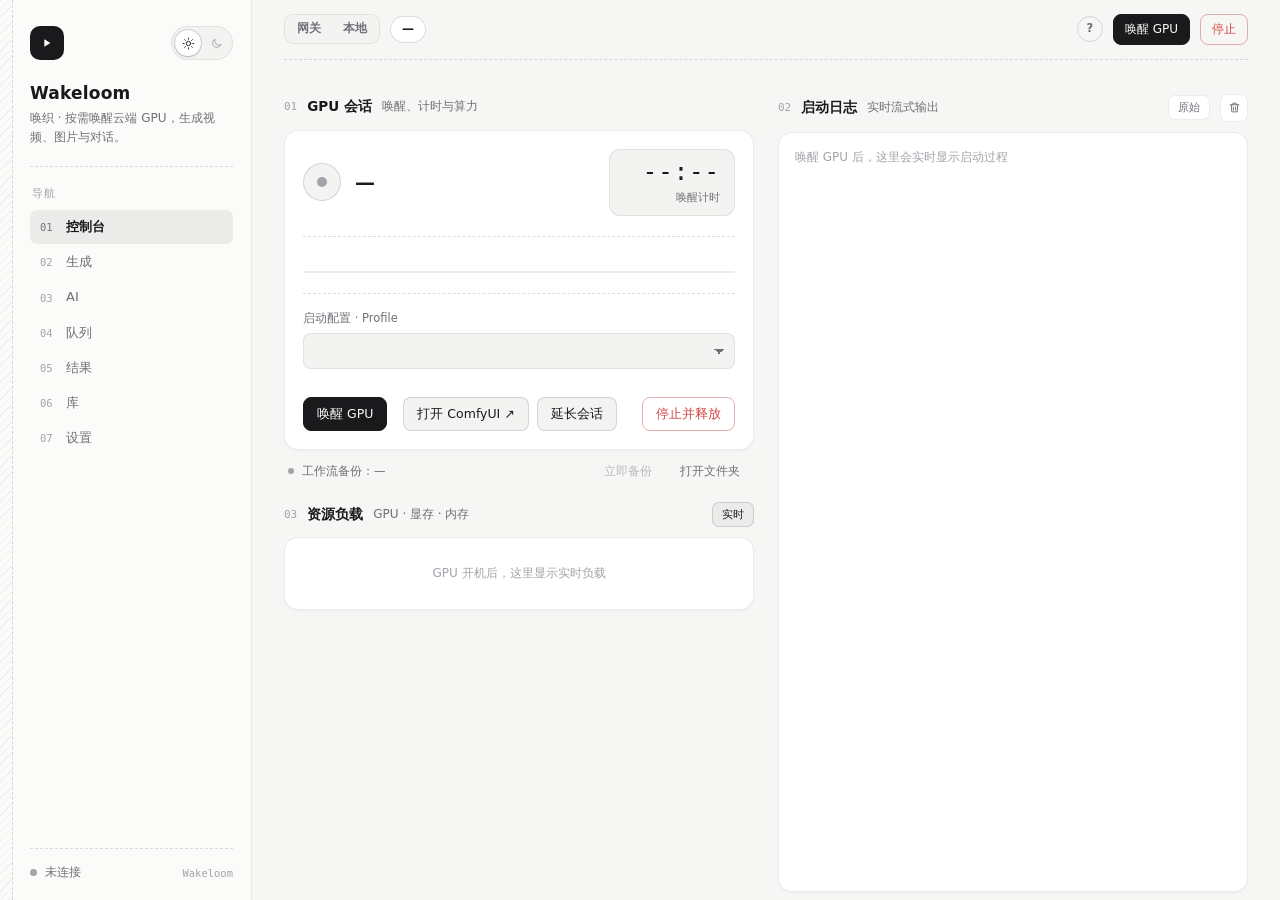
==== commit d992c48c: "Release v1.21.2: expose deployed profile workflows and guard template compatibility" ====
--- a/ui/index.html
+++ b/ui/index.html
@@ -132,6 +132,7 @@
 
     <!-- 生成 -->
     <section class="page" id="page-gen">
+      <div id="profileWorkspace" hidden></div>
       <div class="gen">
         <div class="col">
           <div class="sec-h"><span class="n">01</span><b>模板</b><span class="d">ComfyUI API 工作流</span></div>
@@ -391,5 +392,6 @@
 <script src="models.js"></script>
 <script src="userdata.js"></script>
 <script src="onboarding.js"></script>
+<script src="profile-workflows.js"></script>
 </body>
 </html>
--- a/ui/style.css
+++ b/ui/style.css
@@ -366,6 +366,38 @@
 .modal { position: fixed; inset: 0; background: rgba(0, 0, 0, .55); backdrop-filter: blur(3px); display: grid; place-items: center; z-index: 20; padding: 20px; }
 .modal-box { background: var(--panel); border: 1px solid var(--line2); border-radius: 14px; padding: 16px; max-width: min(1100px, 95vw); max-height: 92vh; overflow: auto; }
 .modal-box video, .modal-box img { max-width: 100%; max-height: 78vh; display: block; margin: 0 auto 12px; border-radius: 8px; }
+
+/* Native dialog top layer also stays above the first-run guide. */
+.wake-notice { width: min(440px, calc(100vw - 32px)); max-height: calc(100vh - 32px); overflow: auto; border: 1px solid var(--line2); border-radius: 20px; padding: 28px; background: var(--panel); color: var(--text); box-shadow: 0 24px 80px rgba(0,0,0,.22); }
+.wake-notice::backdrop { background: rgba(0,0,0,.38); backdrop-filter: blur(5px); }
+.wake-notice-head { display: flex; justify-content: space-between; align-items: flex-start; margin-bottom: 20px; }
+.wake-notice-icon { display: grid; place-items: center; width: 42px; height: 42px; border-radius: 13px; background: color-mix(in srgb, var(--warn) 12%, transparent); color: var(--warn); font: 600 23px var(--font); }
+.wake-notice-close { border: 0; background: transparent; color: var(--muted); font-size: 23px; width: 30px; height: 30px; border-radius: 8px; cursor: pointer; }
+.wake-notice-close:hover { background: var(--panel2); color: var(--text); }
+.wake-notice h2 { font-size: 20px; line-height: 1.4; margin: 0 0 10px; letter-spacing: -.4px; }
+.wake-notice p { color: var(--muted); line-height: 1.8; margin: 0; overflow-wrap: anywhere; }
+.wake-notice p { white-space: pre-line; }
+.wake-notice-input { display: grid; gap: 8px; margin-top: 20px; color: var(--muted); font-size: 12px; }
+.wake-notice-input input { width: 100%; color: var(--text); font-size: 14px; }
+.wake-notice-balance { display: grid; grid-template-columns: 1fr 1fr; gap: 16px; padding: 18px 20px; margin-top: 22px; border: 1px solid var(--line); border-radius: 12px; background: var(--panel2); }
+.wake-notice-balance span { display: block; color: var(--muted); font-size: 12px; margin-bottom: 7px; }
+.wake-notice-balance strong { font: 600 26px var(--mono); letter-spacing: -1px; }
+.wake-notice-balance small { font: 400 12px var(--font); color: var(--muted); letter-spacing: 0; }
+.wake-notice p.wake-notice-footnote { font-size: 11px; margin-top: 10px; }
+.wake-notice-actions { display: flex; justify-content: flex-end; flex-wrap: wrap; gap: 10px; margin-top: 26px; }
+.wake-notice-actions .btn { padding: 9px 17px; border-radius: 9px; }
+.wake-notice button:focus-visible { outline: 2px solid var(--accent); outline-offset: 3px; }
+.profile-workspace { padding: 22px; margin-bottom: 20px; }
+.profile-workspace a.btn { color: var(--text); text-decoration: none; }
+.profile-workspace-head { display: flex; gap: 24px; align-items: center; justify-content: space-between; }
+.profile-workspace-head h3 { font-size: 18px; margin: 10px 0 6px; }
+.profile-workspace-head p { max-width: 620px; margin: 0; line-height: 1.8; }
+.profile-workspace-head button { flex-shrink: 0; }
+.profile-workflow-list { margin-top: 18px; border-top: 1px solid var(--line); }
+.profile-workflow-row { display: flex; align-items: center; justify-content: space-between; gap: 16px; padding: 13px 0; border-bottom: 1px solid var(--line); }
+.profile-workflow-row b, .profile-workflow-row span { display: block; }
+.profile-workflow-row span { margin-top: 5px; }
+@media (max-width: 700px) { .profile-workspace-head { align-items: flex-start; flex-direction: column; gap: 14px; } }
 .plist { display: flex; flex-direction: column; gap: 6px; min-width: 520px; }
 .plist .p { border: 1px solid var(--line); border-radius: 9px; padding: 8px 10px; display: flex; gap: 10px; align-items: center; }
 .plist .p .tx { flex: 1; font-size: 11.5px; color: var(--muted); white-space: nowrap; overflow: hidden; text-overflow: ellipsis; }
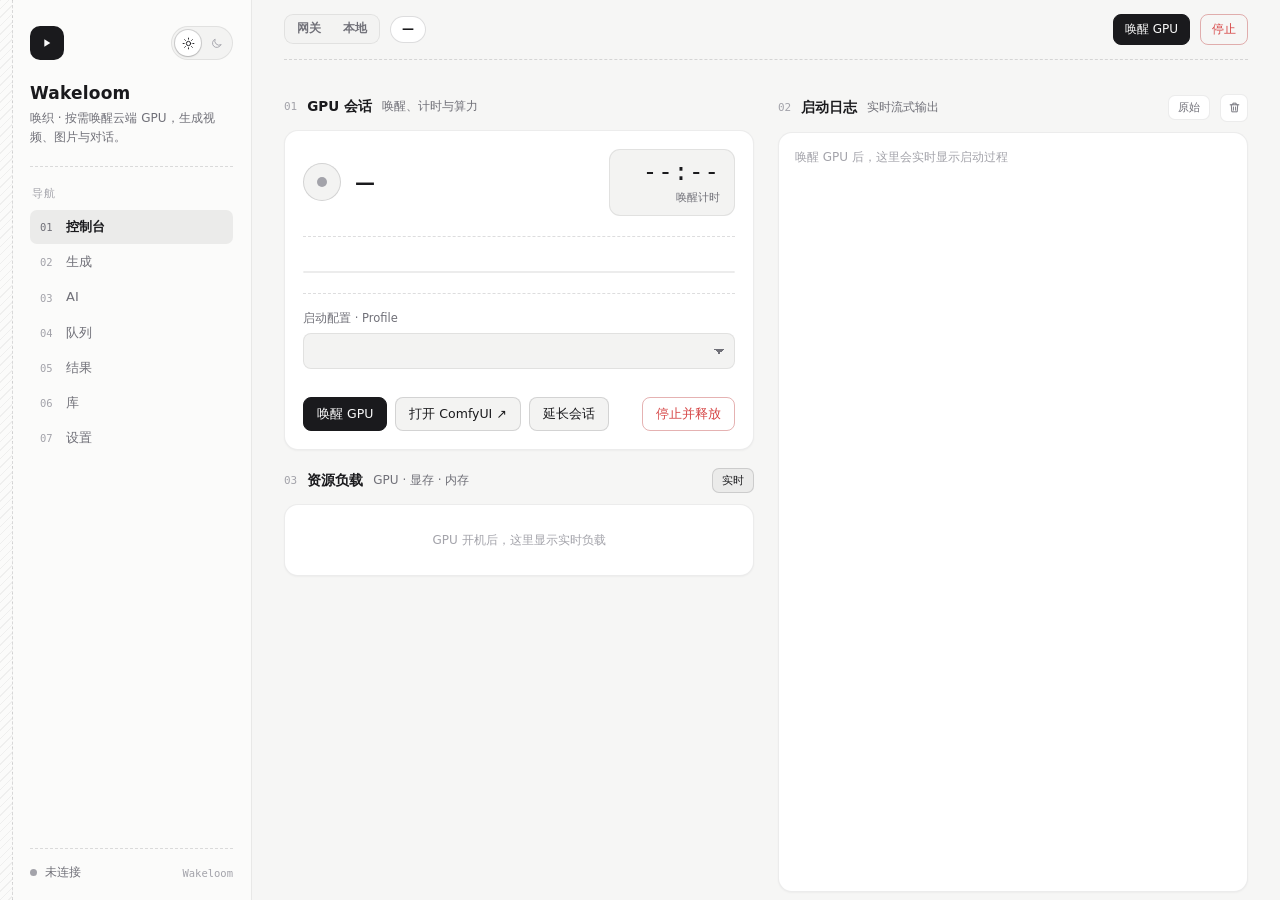
==== commit ec32d446: "v1.19.0: add custom models from a Hugging Face link - custom_models.go: parse HF links (repo / blob " ====
--- a/ui/index.html
+++ b/ui/index.html
@@ -48,9 +48,6 @@
       </div>
       <div class="top-r">
         <button class="btn xs upd-btn" id="btnUpd" hidden></button>
-        <div class="help-wrap"><button class="btn ghost xs help-btn" id="btnHelp" title="帮助">?</button>
-          <div class="help-menu" id="helpMenu" hidden>
-            <button id="helpGuide">新手引导</button><button id="helpReadme">使用说明（GitHub README）</button><button id="helpNet">检查网络</button></div></div>
         <button class="btn primary sm" id="btnWakeTop">唤醒 GPU</button>
         <button class="btn danger sm" id="btnStopTop">停止</button>
       </div>
@@ -58,7 +55,6 @@
 
     <!-- 控制台 -->
     <section class="page on" id="page-console">
-      <div class="card ob-check" id="obChecklist" hidden></div>
       <div class="console">
         <div class="col">
           <div class="sec-h"><span class="n">01</span><b>GPU 会话</b><span class="d">唤醒、计时与算力</span></div>
@@ -98,7 +94,6 @@
 
             <div class="actions">
               <button class="btn primary" id="btnWake">唤醒 GPU</button>
-              <span class="muted small wake-cost" id="wakeCost"></span>
               <button class="btn" id="btnOpenComfy">打开 ComfyUI ↗</button>
               <button class="btn" id="btnExtend">延长会话</button>
               <span class="grow"></span>
@@ -106,11 +101,6 @@
             </div>
             <div class="who" id="who"></div>
             <p class="err" id="consoleErr"></p>
-          </div>
-          <div class="ud-line" id="udLine">
-            <span class="ud-dot" id="udDot"></span><span id="udText">工作流备份：—</span><span class="grow"></span>
-            <button class="btn ghost xs" id="btnUdBackup" title="把 ComfyUI 里保存的工作流和设置备份到这台电脑">立即备份</button>
-            <button class="btn ghost xs" id="btnUdOpen">打开文件夹</button>
           </div>
 
           <div class="sec-h"><span class="n">03</span><b>资源负载</b><span class="d" id="loadSub">GPU · 显存 · 内存</span><span class="grow"></span>
@@ -132,7 +122,6 @@
 
     <!-- 生成 -->
     <section class="page" id="page-gen">
-      <div id="profileWorkspace" hidden></div>
       <div class="gen">
         <div class="col">
           <div class="sec-h"><span class="n">01</span><b>模板</b><span class="d">ComfyUI API 工作流</span></div>
@@ -309,8 +298,6 @@
           <label class="fld">结果保存到<input name="out_dir"></label>
           <label class="chk"><input type="checkbox" name="auto_wake">队列有任务而 GPU 在休眠时，自动唤醒</label>
           <label class="fld">自动唤醒用的 Profile（留空 = 网关默认）<input name="wake_profile" placeholder="例如 minimax-h3"></label>
-          <label class="chk"><input type="checkbox" name="userdata_sync">自动备份并恢复 ComfyUI 工作流和设置</label>
-          <p class="hint" style="margin:-6px 0 12px 26px">Colab 每次开机都是新机器。开启后，在 ComfyUI 网页里保存的工作流、设置会备份到这台电脑（GPU 就绪时每 5 分钟、停止前各一次），下次开机自动传回去。只存在本机。</p>
           <label class="chk"><input type="checkbox" name="auto_stop_when_queue_empty">队列全部完成 3 分钟后自动停止 GPU（省 CU）</label>
           <label class="fld narrow">单个任务超时（分钟）<input type="number" name="job_timeout_min" min="1" max="600"></label>
         </div>
@@ -326,15 +313,7 @@
         </div>
 
         <div class="sec-h"><span class="n">09</span><b>大模型 API</b><span class="d">用于「AI 写提示词」，Key 只保存在本机</span><span class="grow"></span><button type="button" class="btn primary xs" id="btnLLMAdd">＋ 添加</button></div>
-        <div class="card llm-card"><div id="llmList" class="llm-list"></div>
-          <div class="guide-row">
-            <div class="grow"><b>H3 提示词指南</b> <span class="muted small" id="guideState">读取中…</span>
-              <p class="hint" style="margin:4px 0 0">默认用 Wakeloom 自带的通用写法说明。如果你有 MiniMax 官方的 H3 提示词指南，可以导入（.md 或 .txt），导入后「AI 写提示词」优先按它输出。<b>需自行从 MiniMax 官方获取，并确认所在地区适用其许可。</b>指南只保存在本机。</p></div>
-            <input type="file" id="guideFile" accept=".md,.txt,text/markdown,text/plain" hidden>
-            <button type="button" class="btn sm" id="btnGuideImport">导入 H3 提示词指南</button>
-            <button type="button" class="btn ghost sm" id="btnGuideClear" hidden>清除</button>
-          </div>
-        </div>
+        <div class="card llm-card"><div id="llmList" class="llm-list"></div></div>
 
         <div class="sec-h"><span class="n">10</span><b>本地模式</b><span class="d">测试版 · 不用 VPS，软件直接控制你的 Colab</span></div>
         <div class="card local-card">
@@ -373,7 +352,6 @@
         <div class="card">
           <label class="fld">更新地址（latest.json）<input name="update_url" id="updUrl" placeholder=""></label>
           <div class="row gap wrap"><button type="button" class="btn sm" id="btnUpdCheck">检查更新</button><span class="muted small" id="updMsg"></span></div>
-          <div class="row gap wrap" style="margin-top:12px"><button type="button" class="btn sm" id="btnRerunGuide">重新运行新手引导</button><span class="muted small">从头走一遍：检查网络、连接方式、登录、第一次试用</span></div>
         </div>
 
         <div class="save-bar"><button class="btn primary" type="submit">保存</button><button type="button" class="btn" id="btnTest">测试连接</button><span id="setMsg" class="muted small"></span><span class="grow"></span><span class="muted small mono" id="dataDirText"></span></div>
@@ -384,14 +362,8 @@
 
 <div class="modal" id="modal" hidden><div class="modal-box" id="modalBox"></div></div>
 <div class="toast" id="toast"></div>
-<div class="ob" id="ob" hidden></div>
-<div class="ob-mini" id="obMini" hidden></div>
-<div class="ob-coach" id="obCoach" hidden></div>
 <script src="app.js"></script>
 <script src="ai.js"></script>
 <script src="models.js"></script>
-<script src="userdata.js"></script>
-<script src="onboarding.js"></script>
-<script src="profile-workflows.js"></script>
 </body>
 </html>
--- a/ui/style.css
+++ b/ui/style.css
@@ -366,38 +366,6 @@
 .modal { position: fixed; inset: 0; background: rgba(0, 0, 0, .55); backdrop-filter: blur(3px); display: grid; place-items: center; z-index: 20; padding: 20px; }
 .modal-box { background: var(--panel); border: 1px solid var(--line2); border-radius: 14px; padding: 16px; max-width: min(1100px, 95vw); max-height: 92vh; overflow: auto; }
 .modal-box video, .modal-box img { max-width: 100%; max-height: 78vh; display: block; margin: 0 auto 12px; border-radius: 8px; }
-
-/* Native dialog top layer also stays above the first-run guide. */
-.wake-notice { width: min(440px, calc(100vw - 32px)); max-height: calc(100vh - 32px); overflow: auto; border: 1px solid var(--line2); border-radius: 20px; padding: 28px; background: var(--panel); color: var(--text); box-shadow: 0 24px 80px rgba(0,0,0,.22); }
-.wake-notice::backdrop { background: rgba(0,0,0,.38); backdrop-filter: blur(5px); }
-.wake-notice-head { display: flex; justify-content: space-between; align-items: flex-start; margin-bottom: 20px; }
-.wake-notice-icon { display: grid; place-items: center; width: 42px; height: 42px; border-radius: 13px; background: color-mix(in srgb, var(--warn) 12%, transparent); color: var(--warn); font: 600 23px var(--font); }
-.wake-notice-close { border: 0; background: transparent; color: var(--muted); font-size: 23px; width: 30px; height: 30px; border-radius: 8px; cursor: pointer; }
-.wake-notice-close:hover { background: var(--panel2); color: var(--text); }
-.wake-notice h2 { font-size: 20px; line-height: 1.4; margin: 0 0 10px; letter-spacing: -.4px; }
-.wake-notice p { color: var(--muted); line-height: 1.8; margin: 0; overflow-wrap: anywhere; }
-.wake-notice p { white-space: pre-line; }
-.wake-notice-input { display: grid; gap: 8px; margin-top: 20px; color: var(--muted); font-size: 12px; }
-.wake-notice-input input { width: 100%; color: var(--text); font-size: 14px; }
-.wake-notice-balance { display: grid; grid-template-columns: 1fr 1fr; gap: 16px; padding: 18px 20px; margin-top: 22px; border: 1px solid var(--line); border-radius: 12px; background: var(--panel2); }
-.wake-notice-balance span { display: block; color: var(--muted); font-size: 12px; margin-bottom: 7px; }
-.wake-notice-balance strong { font: 600 26px var(--mono); letter-spacing: -1px; }
-.wake-notice-balance small { font: 400 12px var(--font); color: var(--muted); letter-spacing: 0; }
-.wake-notice p.wake-notice-footnote { font-size: 11px; margin-top: 10px; }
-.wake-notice-actions { display: flex; justify-content: flex-end; flex-wrap: wrap; gap: 10px; margin-top: 26px; }
-.wake-notice-actions .btn { padding: 9px 17px; border-radius: 9px; }
-.wake-notice button:focus-visible { outline: 2px solid var(--accent); outline-offset: 3px; }
-.profile-workspace { padding: 22px; margin-bottom: 20px; }
-.profile-workspace a.btn { color: var(--text); text-decoration: none; }
-.profile-workspace-head { display: flex; gap: 24px; align-items: center; justify-content: space-between; }
-.profile-workspace-head h3 { font-size: 18px; margin: 10px 0 6px; }
-.profile-workspace-head p { max-width: 620px; margin: 0; line-height: 1.8; }
-.profile-workspace-head button { flex-shrink: 0; }
-.profile-workflow-list { margin-top: 18px; border-top: 1px solid var(--line); }
-.profile-workflow-row { display: flex; align-items: center; justify-content: space-between; gap: 16px; padding: 13px 0; border-bottom: 1px solid var(--line); }
-.profile-workflow-row b, .profile-workflow-row span { display: block; }
-.profile-workflow-row span { margin-top: 5px; }
-@media (max-width: 700px) { .profile-workspace-head { align-items: flex-start; flex-direction: column; gap: 14px; } }
 .plist { display: flex; flex-direction: column; gap: 6px; min-width: 520px; }
 .plist .p { border: 1px solid var(--line); border-radius: 9px; padding: 8px 10px; display: flex; gap: 10px; align-items: center; }
 .plist .p .tx { flex: 1; font-size: 11.5px; color: var(--muted); white-space: nowrap; overflow: hidden; text-overflow: ellipsis; }
@@ -573,101 +541,3 @@
   .cm-r { grid-template-columns: 20px minmax(0, 1fr) 28px; }
   .cm-r select, .cm-r input[type=number] { grid-column: 2; }
 }
-
-/* ---- ComfyUI user-data backup line (console) ---- */
-.ud-line { display: flex; align-items: center; gap: 8px; flex-wrap: wrap; margin: 10px 4px 0; font-size: 11.5px; color: var(--muted); }
-.ud-line .btn { padding-top: 2px; padding-bottom: 2px; }
-.ud-dot { width: 6px; height: 6px; border-radius: 50%; background: var(--idle); flex: none; }
-.ud-dot.ok { background: var(--ok); }
-.ud-dot.busy { background: var(--accent); animation: pulse 1.2s infinite; }
-.ud-dot.warn { background: var(--warn); }
-.ud-line .ud-err { color: var(--warn); }
-
-/* imported prompt guide row (settings → 大模型 API) */
-.guide-row { display: flex; align-items: flex-start; gap: 10px; flex-wrap: wrap; margin-top: 12px; padding: 12px 0 6px; border-top: 1px dashed var(--line2); font-size: 13px; }
-.guide-row .grow { flex: 1 1 320px; }
-.cm-file.off { opacity: .55; }
-.cm-file.off input { cursor: not-allowed; }
-.pill.bad { color: var(--bad); border-color: color-mix(in srgb, var(--bad) 35%, var(--line)); }
-.ai-card .err { margin: 6px 0 0; }
-.ai-card .tpl-link { color: var(--accent); cursor: pointer; text-decoration: underline; text-underline-offset: 2px; }
-
-/* ---- first-run guide (ui/onboarding.js) ---- */
-body.ob-open { overflow: hidden; }
-.ob { position: fixed; inset: 0; z-index: 30; display: grid; place-items: center; padding: 20px; background: color-mix(in srgb, var(--bg) 82%, transparent); backdrop-filter: blur(6px); overflow: auto; }
-.ob-card { position: relative; width: min(640px, 100%); background: var(--panel); border: 1px solid var(--line2); border-radius: 18px; box-shadow: 0 20px 60px rgba(0, 0, 0, .18); padding: 28px 28px 18px; }
-.ob-card.full { width: min(760px, 100%); }
-.ob-x { all: unset; position: absolute; top: 12px; right: 14px; width: 28px; height: 28px; display: grid; place-items: center; border-radius: 8px; cursor: pointer; color: var(--muted); font-size: 18px; }
-.ob-x:hover { background: var(--panel2); color: var(--text); }
-.ob-x.sm { position: static; width: 20px; height: 20px; font-size: 14px; }
-.ob-hero { display: flex; flex-direction: column; align-items: center; text-align: center; gap: 12px; padding: 10px 0 4px; }
-.ob-hero.left { align-items: stretch; text-align: left; }
-.ob-hero h1 { font-size: 24px; margin: 4px 0 0; }
-.ob-hero h2, .ob-body h2 { font-size: 19px; margin: 0 0 6px; }
-.ob-body h3 { font-size: 14px; margin: 16px 0 6px; }
-.ob-logo { width: 52px; height: 52px; border-radius: 14px; background: var(--inv); color: var(--inv-t); display: grid; place-items: center; font-size: 20px; }
-.ob-lead { font-size: 15px; color: var(--text); margin: 0; line-height: 1.6; }
-.btn.xl { font-size: 16px; padding: 12px 28px; border-radius: 12px; min-width: 260px; justify-content: center; }
-.ob-hero.left .btn.xl { align-self: center; }
-.ob-howto { margin: 4px 0 6px; padding-left: 20px; line-height: 1.9; color: var(--text); font-size: 13.5px; text-align: left; }
-.ob-list { padding-left: 18px; line-height: 1.8; font-size: 13.5px; }
-.ob-combo { display: flex; flex-direction: column; gap: 4px; align-items: center; padding: 16px 22px; border: 1px solid var(--line2); border-radius: 14px; background: var(--panel2); margin: 4px 0; }
-.ob-combo b { font-size: 20px; }
-.ob-combo span { font-size: 14px; }
-.ob-foot { display: flex; align-items: center; gap: 8px; margin-top: 18px; padding-top: 12px; border-top: 1px dashed var(--line2); }
-.ob-prog { list-style: none; display: flex; gap: 4px; margin: 0 30px 18px 0; padding: 0; }
-.ob-prog li { flex: 1; display: flex; flex-direction: column; align-items: center; gap: 4px; font-size: 11px; color: var(--muted); position: relative; }
-.ob-prog li i { font-style: normal; width: 22px; height: 22px; border-radius: 50%; display: grid; place-items: center; background: var(--panel2); border: 1px solid var(--line2); font-size: 11px; z-index: 1; }
-.ob-prog li:not(:last-child)::after { content: ""; position: absolute; top: 11px; left: calc(50% + 14px); right: calc(-50% + 14px); height: 1px; background: var(--line2); }
-.ob-prog li.on { color: var(--text); font-weight: 600; }
-.ob-prog li.on i { background: var(--inv); color: var(--inv-t); border-color: var(--inv); }
-.ob-prog li.done i { background: color-mix(in srgb, var(--ok) 18%, var(--panel)); color: var(--ok); border-color: color-mix(in srgb, var(--ok) 40%, var(--line)); }
-.ob-modes { display: grid; grid-template-columns: 1fr 1fr; gap: 12px; }
-.ob-mode { all: unset; box-sizing: border-box; cursor: pointer; display: flex; flex-direction: column; gap: 8px; padding: 18px; border: 1.5px solid var(--line2); border-radius: 14px; background: var(--panel); font-size: 13px; line-height: 1.6; }
-.ob-mode b { font-size: 16px; }
-.ob-mode .pill { align-self: flex-start; color: var(--accent); }
-.ob-mode:hover, .ob-mode.on { border-color: var(--accent); background: color-mix(in srgb, var(--accent) 5%, var(--panel)); }
-.ob-mode:focus-visible { outline: 2px solid var(--accent); outline-offset: 2px; }
-.ob-net { display: flex; flex-direction: column; gap: 6px; margin-top: 8px; }
-.ob-net-row { display: flex; align-items: center; gap: 10px; padding: 8px 12px; border: 1px solid var(--line); border-radius: 10px; background: var(--panel2); font-size: 13px; }
-.ob-net-row.ok b { color: var(--ok); }
-.ob-net-row.bad b, .ob-net-row.bad .mono.small { color: var(--bad); }
-.ob-net .btn { align-self: flex-start; }
-.ok-note { color: var(--text); background: color-mix(in srgb, var(--ok) 12%, var(--panel)); border: 1px solid color-mix(in srgb, var(--ok) 35%, var(--line)); border-radius: 10px; padding: 9px 12px; font-size: 13px; margin: 6px 0; }
-.ok-text { color: var(--ok); }
-.err-text { color: var(--bad); }
-.ob-smoke { display: flex; flex-wrap: wrap; align-items: center; gap: 10px; margin-top: 10px; }
-.ob-smoke .g-log { flex-basis: 100%; }
-.row.center { justify-content: center; }
-.ob-mini { position: fixed; right: 18px; bottom: 18px; z-index: 25; width: 300px; display: flex; flex-direction: column; gap: 8px; padding: 14px 16px; background: var(--panel); border: 1px solid var(--line2); border-radius: 14px; box-shadow: 0 10px 30px rgba(0, 0, 0, .16); font-size: 13px; }
-.ob-mini .bar { height: 5px; }
-.ob-coach { position: fixed; z-index: 40; width: 280px; padding: 14px 16px 12px; background: var(--inv); color: var(--inv-t); border-radius: 12px; box-shadow: 0 12px 34px rgba(0, 0, 0, .25); font-size: 13px; line-height: 1.6; }
-.ob-coach p { margin: 0 0 10px; }
-.ob-coach .muted { color: color-mix(in srgb, var(--inv-t) 60%, transparent); }
-.ob-coach .btn.ghost { color: var(--inv-t); }
-.ob-coach .btn.primary { background: var(--inv-t); color: var(--inv); border-color: var(--inv-t); }
-.ob-hl { outline: 2px solid var(--accent) !important; outline-offset: 3px; border-radius: 8px; position: relative; z-index: 26; }
-.ob-check { margin-bottom: 14px; padding: 12px 16px; }
-.ob-ck-head { cursor: pointer; font-size: 13px; }
-.ob-ck-bar { width: 90px; height: 5px; background: var(--panel2); border-radius: 99px; overflow: hidden; }
-.ob-ck-bar div { height: 100%; background: var(--ok); }
-.ob-ck { list-style: none; display: flex; flex-wrap: wrap; gap: 8px; margin: 10px 0 2px; padding: 0; }
-.ob-ck button { all: unset; cursor: pointer; display: inline-flex; align-items: center; gap: 7px; padding: 5px 11px; border: 1px solid var(--line2); border-radius: 999px; font-size: 12.5px; color: var(--text); background: var(--panel); }
-.ob-ck button:hover { border-color: var(--accent); }
-.ob-ck i { font-style: normal; width: 15px; height: 15px; border-radius: 50%; border: 1.5px solid var(--line2); display: grid; place-items: center; font-size: 10px; }
-.ob-ck .done button { color: var(--muted); cursor: default; text-decoration: line-through; }
-.ob-ck .done i { background: var(--ok); border-color: var(--ok); color: #fff; }
-.help-wrap { position: relative; }
-.help-btn { width: 26px; height: 26px; padding: 0; justify-content: center; border-radius: 50% !important; border: 1px solid var(--line2) !important; font-weight: 700; }
-.help-menu { position: absolute; right: 0; top: calc(100% + 6px); z-index: 20; min-width: 220px; display: flex; flex-direction: column; padding: 6px; background: var(--panel); border: 1px solid var(--line2); border-radius: 12px; box-shadow: 0 10px 30px rgba(0, 0, 0, .14); }
-.help-menu button { all: unset; cursor: pointer; padding: 8px 12px; border-radius: 8px; font-size: 13px; color: var(--text); }
-.help-menu button:hover { background: var(--panel2); }
-.wake-cost { align-self: center; }
-.tpl-empty { display: flex; flex-direction: column; gap: 8px; margin-bottom: 10px; }
-.tpl-empty p { margin: 0; }
-@media (max-width: 640px) {
-  .ob-card { padding: 22px 16px 14px; }
-  .ob-modes { grid-template-columns: 1fr; }
-  .ob-prog span { display: none; }
-  .btn.xl { min-width: 0; width: 100%; }
-}
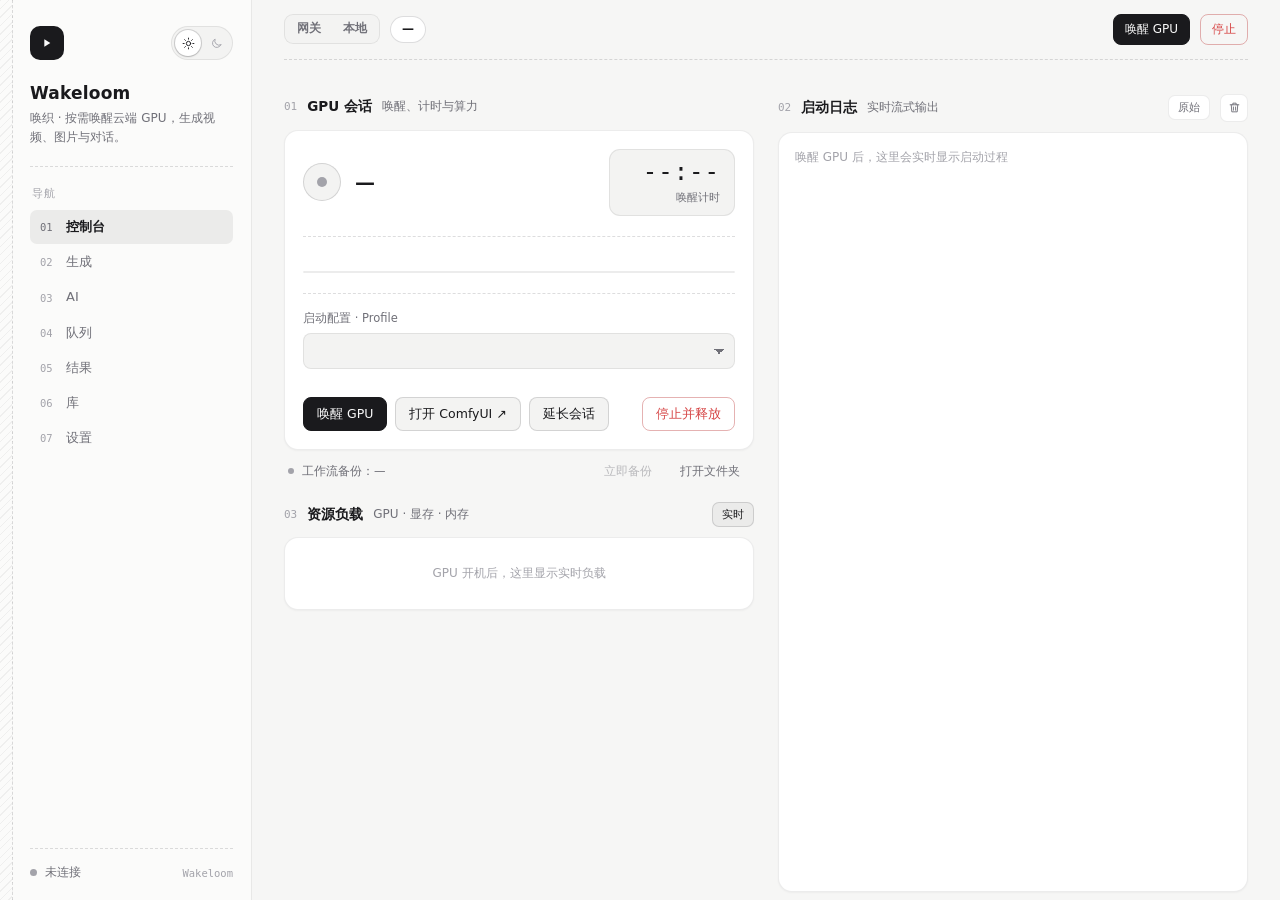
==== commit b5f44fa8: "v1.20.0: back up and restore ComfyUI user data - userdata.go: back up user/default/ (workflows, sett" ====
--- a/ui/index.html
+++ b/ui/index.html
@@ -102,6 +102,11 @@
             <div class="who" id="who"></div>
             <p class="err" id="consoleErr"></p>
           </div>
+          <div class="ud-line" id="udLine">
+            <span class="ud-dot" id="udDot"></span><span id="udText">工作流备份：—</span><span class="grow"></span>
+            <button class="btn ghost xs" id="btnUdBackup" title="把 ComfyUI 里保存的工作流和设置备份到这台电脑">立即备份</button>
+            <button class="btn ghost xs" id="btnUdOpen">打开文件夹</button>
+          </div>
 
           <div class="sec-h"><span class="n">03</span><b>资源负载</b><span class="d" id="loadSub">GPU · 显存 · 内存</span><span class="grow"></span>
             <label class="seg-chk" title="开着时每几秒刷新一次。网关模式下刷新会算作“在使用”，GPU 不会因闲置自动停机"><input type="checkbox" id="loadLive" checked><span>实时</span></label>
@@ -298,6 +303,8 @@
           <label class="fld">结果保存到<input name="out_dir"></label>
           <label class="chk"><input type="checkbox" name="auto_wake">队列有任务而 GPU 在休眠时，自动唤醒</label>
           <label class="fld">自动唤醒用的 Profile（留空 = 网关默认）<input name="wake_profile" placeholder="例如 minimax-h3"></label>
+          <label class="chk"><input type="checkbox" name="userdata_sync">自动备份并恢复 ComfyUI 工作流和设置</label>
+          <p class="hint" style="margin:-6px 0 12px 26px">Colab 每次开机都是新机器。开启后，在 ComfyUI 网页里保存的工作流、设置会备份到这台电脑（GPU 就绪时每 5 分钟、停止前各一次），下次开机自动传回去。只存在本机。</p>
           <label class="chk"><input type="checkbox" name="auto_stop_when_queue_empty">队列全部完成 3 分钟后自动停止 GPU（省 CU）</label>
           <label class="fld narrow">单个任务超时（分钟）<input type="number" name="job_timeout_min" min="1" max="600"></label>
         </div>
@@ -365,5 +372,6 @@
 <script src="app.js"></script>
 <script src="ai.js"></script>
 <script src="models.js"></script>
+<script src="userdata.js"></script>
 </body>
 </html>
--- a/ui/style.css
+++ b/ui/style.css
@@ -541,3 +541,12 @@
   .cm-r { grid-template-columns: 20px minmax(0, 1fr) 28px; }
   .cm-r select, .cm-r input[type=number] { grid-column: 2; }
 }
+
+/* ---- ComfyUI user-data backup line (console) ---- */
+.ud-line { display: flex; align-items: center; gap: 8px; flex-wrap: wrap; margin: 10px 4px 0; font-size: 11.5px; color: var(--muted); }
+.ud-line .btn { padding-top: 2px; padding-bottom: 2px; }
+.ud-dot { width: 6px; height: 6px; border-radius: 50%; background: var(--idle); flex: none; }
+.ud-dot.ok { background: var(--ok); }
+.ud-dot.busy { background: var(--accent); animation: pulse 1.2s infinite; }
+.ud-dot.warn { background: var(--warn); }
+.ud-line .ud-err { color: var(--warn); }
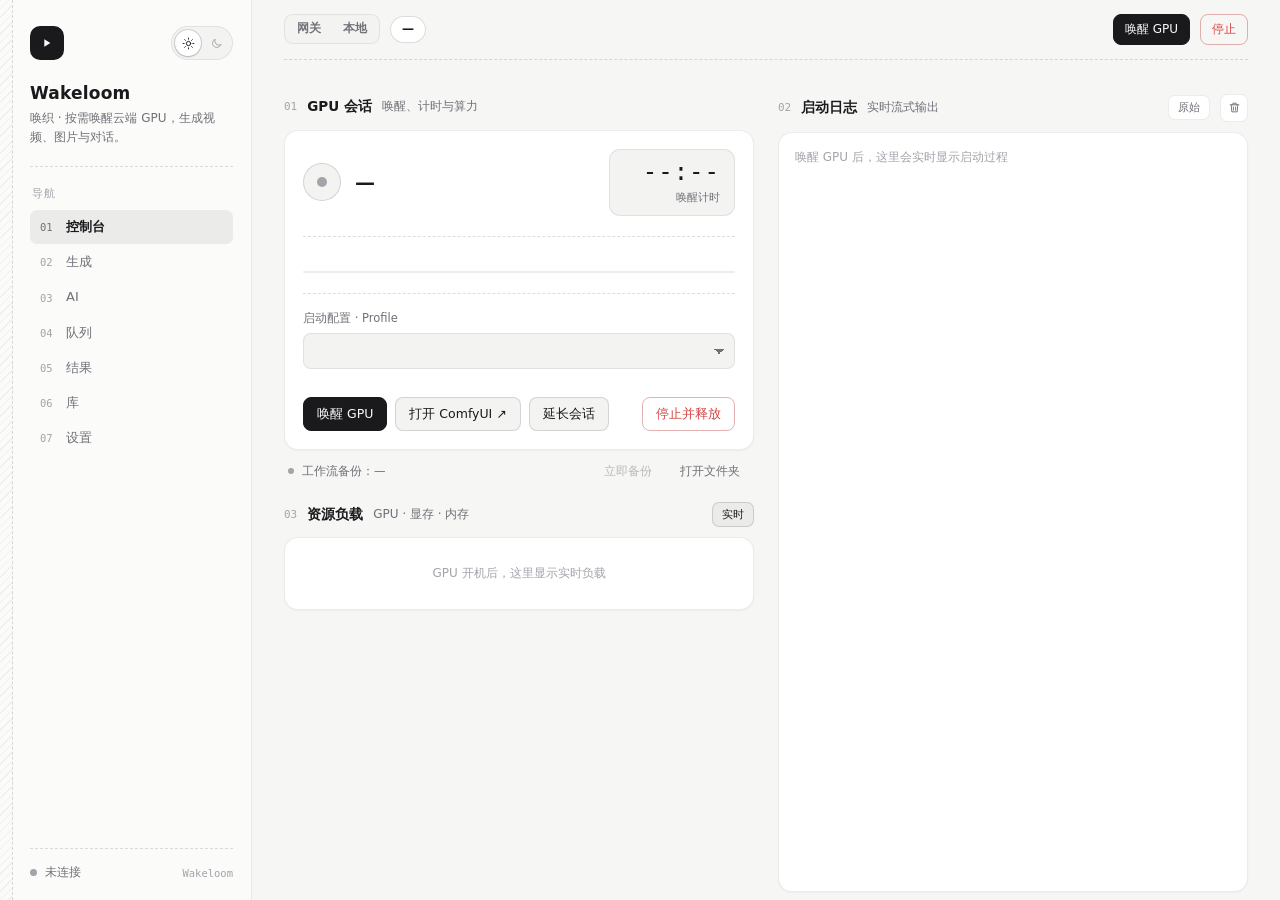
==== commit 0e70fead: "Compliance: stop shipping the MiniMax H3 prompt guide - delete prompts/h3_guide.md (the official gui" ====
--- a/ui/index.html
+++ b/ui/index.html
@@ -320,7 +320,15 @@
         </div>
 
         <div class="sec-h"><span class="n">09</span><b>大模型 API</b><span class="d">用于「AI 写提示词」，Key 只保存在本机</span><span class="grow"></span><button type="button" class="btn primary xs" id="btnLLMAdd">＋ 添加</button></div>
-        <div class="card llm-card"><div id="llmList" class="llm-list"></div></div>
+        <div class="card llm-card"><div id="llmList" class="llm-list"></div>
+          <div class="guide-row">
+            <div class="grow"><b>H3 提示词指南</b> <span class="muted small" id="guideState">读取中…</span>
+              <p class="hint" style="margin:4px 0 0">默认用 Wakeloom 自带的通用写法说明。如果你有 MiniMax 官方的 H3 提示词指南，可以导入（.md 或 .txt），导入后「AI 写提示词」优先按它输出。<b>需自行从 MiniMax 官方获取，并确认所在地区适用其许可。</b>指南只保存在本机。</p></div>
+            <input type="file" id="guideFile" accept=".md,.txt,text/markdown,text/plain" hidden>
+            <button type="button" class="btn sm" id="btnGuideImport">导入 H3 提示词指南</button>
+            <button type="button" class="btn ghost sm" id="btnGuideClear" hidden>清除</button>
+          </div>
+        </div>
 
         <div class="sec-h"><span class="n">10</span><b>本地模式</b><span class="d">测试版 · 不用 VPS，软件直接控制你的 Colab</span></div>
         <div class="card local-card">
--- a/ui/style.css
+++ b/ui/style.css
@@ -550,3 +550,7 @@
 .ud-dot.busy { background: var(--accent); animation: pulse 1.2s infinite; }
 .ud-dot.warn { background: var(--warn); }
 .ud-line .ud-err { color: var(--warn); }
+
+/* imported prompt guide row (settings → 大模型 API) */
+.guide-row { display: flex; align-items: flex-start; gap: 10px; flex-wrap: wrap; margin-top: 12px; padding: 12px 0 6px; border-top: 1px dashed var(--line2); font-size: 13px; }
+.guide-row .grow { flex: 1 1 320px; }
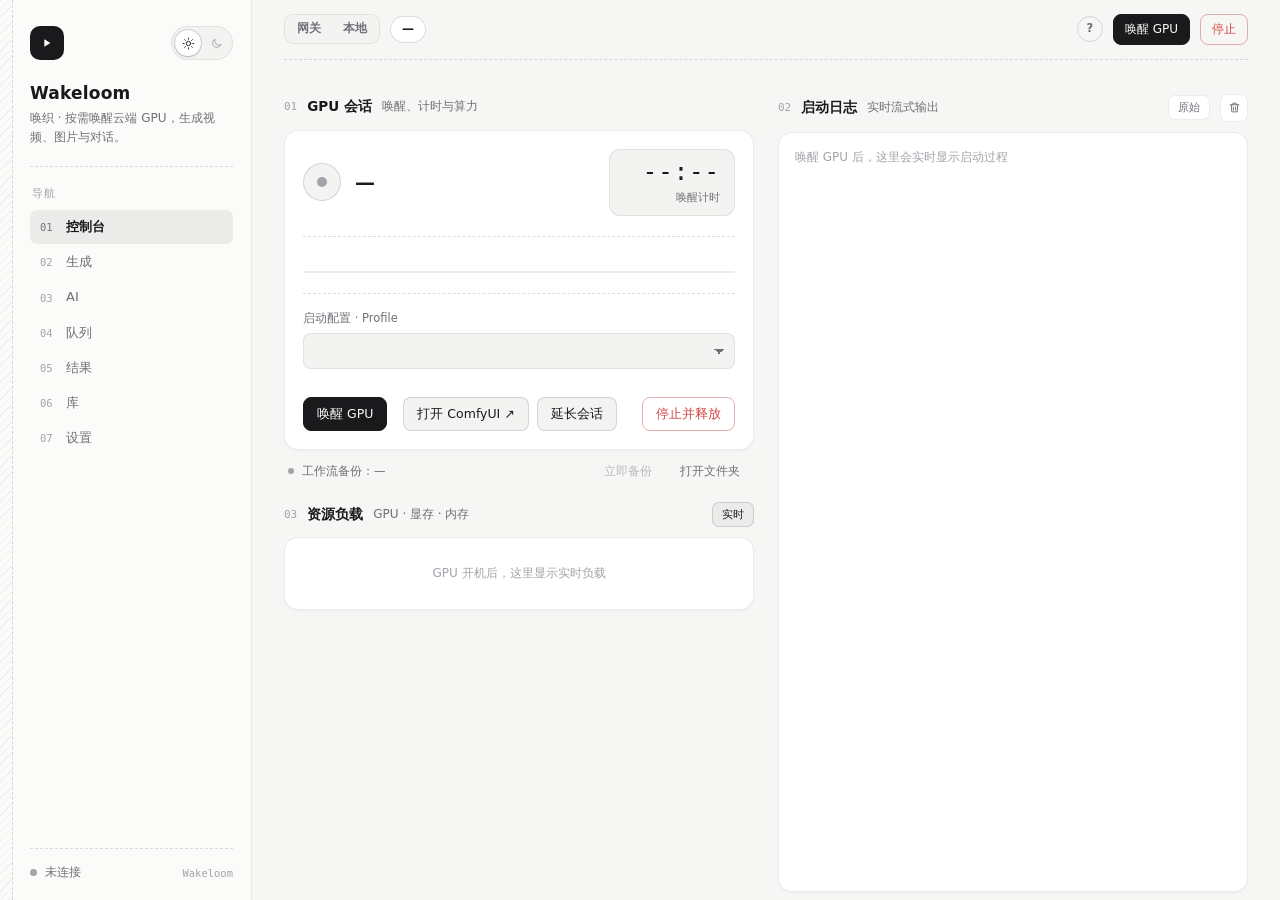
==== commit 9d5a9099: "v1.21.0: first-run guide - simple path: 用 Google 账号开始 -> paste the code (read from the   clipboard w" ====
--- a/ui/index.html
+++ b/ui/index.html
@@ -48,6 +48,9 @@
       </div>
       <div class="top-r">
         <button class="btn xs upd-btn" id="btnUpd" hidden></button>
+        <div class="help-wrap"><button class="btn ghost xs help-btn" id="btnHelp" title="帮助">?</button>
+          <div class="help-menu" id="helpMenu" hidden>
+            <button id="helpGuide">新手引导</button><button id="helpReadme">使用说明（GitHub README）</button><button id="helpNet">检查网络</button></div></div>
         <button class="btn primary sm" id="btnWakeTop">唤醒 GPU</button>
         <button class="btn danger sm" id="btnStopTop">停止</button>
       </div>
@@ -55,6 +58,7 @@
 
     <!-- 控制台 -->
     <section class="page on" id="page-console">
+      <div class="card ob-check" id="obChecklist" hidden></div>
       <div class="console">
         <div class="col">
           <div class="sec-h"><span class="n">01</span><b>GPU 会话</b><span class="d">唤醒、计时与算力</span></div>
@@ -94,6 +98,7 @@
 
             <div class="actions">
               <button class="btn primary" id="btnWake">唤醒 GPU</button>
+              <span class="muted small wake-cost" id="wakeCost"></span>
               <button class="btn" id="btnOpenComfy">打开 ComfyUI ↗</button>
               <button class="btn" id="btnExtend">延长会话</button>
               <span class="grow"></span>
@@ -367,6 +372,7 @@
         <div class="card">
           <label class="fld">更新地址（latest.json）<input name="update_url" id="updUrl" placeholder=""></label>
           <div class="row gap wrap"><button type="button" class="btn sm" id="btnUpdCheck">检查更新</button><span class="muted small" id="updMsg"></span></div>
+          <div class="row gap wrap" style="margin-top:12px"><button type="button" class="btn sm" id="btnRerunGuide">重新运行新手引导</button><span class="muted small">从头走一遍：检查网络、连接方式、登录、第一次试用</span></div>
         </div>
 
         <div class="save-bar"><button class="btn primary" type="submit">保存</button><button type="button" class="btn" id="btnTest">测试连接</button><span id="setMsg" class="muted small"></span><span class="grow"></span><span class="muted small mono" id="dataDirText"></span></div>
@@ -377,9 +383,13 @@
 
 <div class="modal" id="modal" hidden><div class="modal-box" id="modalBox"></div></div>
 <div class="toast" id="toast"></div>
+<div class="ob" id="ob" hidden></div>
+<div class="ob-mini" id="obMini" hidden></div>
+<div class="ob-coach" id="obCoach" hidden></div>
 <script src="app.js"></script>
 <script src="ai.js"></script>
 <script src="models.js"></script>
 <script src="userdata.js"></script>
+<script src="onboarding.js"></script>
 </body>
 </html>
--- a/ui/style.css
+++ b/ui/style.css
@@ -554,3 +554,88 @@
 /* imported prompt guide row (settings → 大模型 API) */
 .guide-row { display: flex; align-items: flex-start; gap: 10px; flex-wrap: wrap; margin-top: 12px; padding: 12px 0 6px; border-top: 1px dashed var(--line2); font-size: 13px; }
 .guide-row .grow { flex: 1 1 320px; }
+.cm-file.off { opacity: .55; }
+.cm-file.off input { cursor: not-allowed; }
+.pill.bad { color: var(--bad); border-color: color-mix(in srgb, var(--bad) 35%, var(--line)); }
+.ai-card .err { margin: 6px 0 0; }
+.ai-card .tpl-link { color: var(--accent); cursor: pointer; text-decoration: underline; text-underline-offset: 2px; }
+
+/* ---- first-run guide (ui/onboarding.js) ---- */
+body.ob-open { overflow: hidden; }
+.ob { position: fixed; inset: 0; z-index: 30; display: grid; place-items: center; padding: 20px; background: color-mix(in srgb, var(--bg) 82%, transparent); backdrop-filter: blur(6px); overflow: auto; }
+.ob-card { position: relative; width: min(640px, 100%); background: var(--panel); border: 1px solid var(--line2); border-radius: 18px; box-shadow: 0 20px 60px rgba(0, 0, 0, .18); padding: 28px 28px 18px; }
+.ob-card.full { width: min(760px, 100%); }
+.ob-x { all: unset; position: absolute; top: 12px; right: 14px; width: 28px; height: 28px; display: grid; place-items: center; border-radius: 8px; cursor: pointer; color: var(--muted); font-size: 18px; }
+.ob-x:hover { background: var(--panel2); color: var(--text); }
+.ob-x.sm { position: static; width: 20px; height: 20px; font-size: 14px; }
+.ob-hero { display: flex; flex-direction: column; align-items: center; text-align: center; gap: 12px; padding: 10px 0 4px; }
+.ob-hero.left { align-items: stretch; text-align: left; }
+.ob-hero h1 { font-size: 24px; margin: 4px 0 0; }
+.ob-hero h2, .ob-body h2 { font-size: 19px; margin: 0 0 6px; }
+.ob-body h3 { font-size: 14px; margin: 16px 0 6px; }
+.ob-logo { width: 52px; height: 52px; border-radius: 14px; background: var(--inv); color: var(--inv-t); display: grid; place-items: center; font-size: 20px; }
+.ob-lead { font-size: 15px; color: var(--text); margin: 0; line-height: 1.6; }
+.btn.xl { font-size: 16px; padding: 12px 28px; border-radius: 12px; min-width: 260px; justify-content: center; }
+.ob-hero.left .btn.xl { align-self: center; }
+.ob-howto { margin: 4px 0 6px; padding-left: 20px; line-height: 1.9; color: var(--text); font-size: 13.5px; text-align: left; }
+.ob-list { padding-left: 18px; line-height: 1.8; font-size: 13.5px; }
+.ob-combo { display: flex; flex-direction: column; gap: 4px; align-items: center; padding: 16px 22px; border: 1px solid var(--line2); border-radius: 14px; background: var(--panel2); margin: 4px 0; }
+.ob-combo b { font-size: 20px; }
+.ob-combo span { font-size: 14px; }
+.ob-foot { display: flex; align-items: center; gap: 8px; margin-top: 18px; padding-top: 12px; border-top: 1px dashed var(--line2); }
+.ob-prog { list-style: none; display: flex; gap: 4px; margin: 0 30px 18px 0; padding: 0; }
+.ob-prog li { flex: 1; display: flex; flex-direction: column; align-items: center; gap: 4px; font-size: 11px; color: var(--muted); position: relative; }
+.ob-prog li i { font-style: normal; width: 22px; height: 22px; border-radius: 50%; display: grid; place-items: center; background: var(--panel2); border: 1px solid var(--line2); font-size: 11px; z-index: 1; }
+.ob-prog li:not(:last-child)::after { content: ""; position: absolute; top: 11px; left: calc(50% + 14px); right: calc(-50% + 14px); height: 1px; background: var(--line2); }
+.ob-prog li.on { color: var(--text); font-weight: 600; }
+.ob-prog li.on i { background: var(--inv); color: var(--inv-t); border-color: var(--inv); }
+.ob-prog li.done i { background: color-mix(in srgb, var(--ok) 18%, var(--panel)); color: var(--ok); border-color: color-mix(in srgb, var(--ok) 40%, var(--line)); }
+.ob-modes { display: grid; grid-template-columns: 1fr 1fr; gap: 12px; }
+.ob-mode { all: unset; box-sizing: border-box; cursor: pointer; display: flex; flex-direction: column; gap: 8px; padding: 18px; border: 1.5px solid var(--line2); border-radius: 14px; background: var(--panel); font-size: 13px; line-height: 1.6; }
+.ob-mode b { font-size: 16px; }
+.ob-mode .pill { align-self: flex-start; color: var(--accent); }
+.ob-mode:hover, .ob-mode.on { border-color: var(--accent); background: color-mix(in srgb, var(--accent) 5%, var(--panel)); }
+.ob-mode:focus-visible { outline: 2px solid var(--accent); outline-offset: 2px; }
+.ob-net { display: flex; flex-direction: column; gap: 6px; margin-top: 8px; }
+.ob-net-row { display: flex; align-items: center; gap: 10px; padding: 8px 12px; border: 1px solid var(--line); border-radius: 10px; background: var(--panel2); font-size: 13px; }
+.ob-net-row.ok b { color: var(--ok); }
+.ob-net-row.bad b, .ob-net-row.bad .mono.small { color: var(--bad); }
+.ob-net .btn { align-self: flex-start; }
+.ok-note { color: var(--text); background: color-mix(in srgb, var(--ok) 12%, var(--panel)); border: 1px solid color-mix(in srgb, var(--ok) 35%, var(--line)); border-radius: 10px; padding: 9px 12px; font-size: 13px; margin: 6px 0; }
+.ok-text { color: var(--ok); }
+.err-text { color: var(--bad); }
+.ob-smoke { display: flex; flex-wrap: wrap; align-items: center; gap: 10px; margin-top: 10px; }
+.ob-smoke .g-log { flex-basis: 100%; }
+.row.center { justify-content: center; }
+.ob-mini { position: fixed; right: 18px; bottom: 18px; z-index: 25; width: 300px; display: flex; flex-direction: column; gap: 8px; padding: 14px 16px; background: var(--panel); border: 1px solid var(--line2); border-radius: 14px; box-shadow: 0 10px 30px rgba(0, 0, 0, .16); font-size: 13px; }
+.ob-mini .bar { height: 5px; }
+.ob-coach { position: fixed; z-index: 40; width: 280px; padding: 14px 16px 12px; background: var(--inv); color: var(--inv-t); border-radius: 12px; box-shadow: 0 12px 34px rgba(0, 0, 0, .25); font-size: 13px; line-height: 1.6; }
+.ob-coach p { margin: 0 0 10px; }
+.ob-coach .muted { color: color-mix(in srgb, var(--inv-t) 60%, transparent); }
+.ob-coach .btn.ghost { color: var(--inv-t); }
+.ob-coach .btn.primary { background: var(--inv-t); color: var(--inv); border-color: var(--inv-t); }
+.ob-hl { outline: 2px solid var(--accent) !important; outline-offset: 3px; border-radius: 8px; position: relative; z-index: 26; }
+.ob-check { margin-bottom: 14px; padding: 12px 16px; }
+.ob-ck-head { cursor: pointer; font-size: 13px; }
+.ob-ck-bar { width: 90px; height: 5px; background: var(--panel2); border-radius: 99px; overflow: hidden; }
+.ob-ck-bar div { height: 100%; background: var(--ok); }
+.ob-ck { list-style: none; display: flex; flex-wrap: wrap; gap: 8px; margin: 10px 0 2px; padding: 0; }
+.ob-ck button { all: unset; cursor: pointer; display: inline-flex; align-items: center; gap: 7px; padding: 5px 11px; border: 1px solid var(--line2); border-radius: 999px; font-size: 12.5px; color: var(--text); background: var(--panel); }
+.ob-ck button:hover { border-color: var(--accent); }
+.ob-ck i { font-style: normal; width: 15px; height: 15px; border-radius: 50%; border: 1.5px solid var(--line2); display: grid; place-items: center; font-size: 10px; }
+.ob-ck .done button { color: var(--muted); cursor: default; text-decoration: line-through; }
+.ob-ck .done i { background: var(--ok); border-color: var(--ok); color: #fff; }
+.help-wrap { position: relative; }
+.help-btn { width: 26px; height: 26px; padding: 0; justify-content: center; border-radius: 50% !important; border: 1px solid var(--line2) !important; font-weight: 700; }
+.help-menu { position: absolute; right: 0; top: calc(100% + 6px); z-index: 20; min-width: 220px; display: flex; flex-direction: column; padding: 6px; background: var(--panel); border: 1px solid var(--line2); border-radius: 12px; box-shadow: 0 10px 30px rgba(0, 0, 0, .14); }
+.help-menu button { all: unset; cursor: pointer; padding: 8px 12px; border-radius: 8px; font-size: 13px; color: var(--text); }
+.help-menu button:hover { background: var(--panel2); }
+.wake-cost { align-self: center; }
+.tpl-empty { display: flex; flex-direction: column; gap: 8px; margin-bottom: 10px; }
+.tpl-empty p { margin: 0; }
+@media (max-width: 640px) {
+  .ob-card { padding: 22px 16px 14px; }
+  .ob-modes { grid-template-columns: 1fr; }
+  .ob-prog span { display: none; }
+  .btn.xl { min-width: 0; width: 100%; }
+}
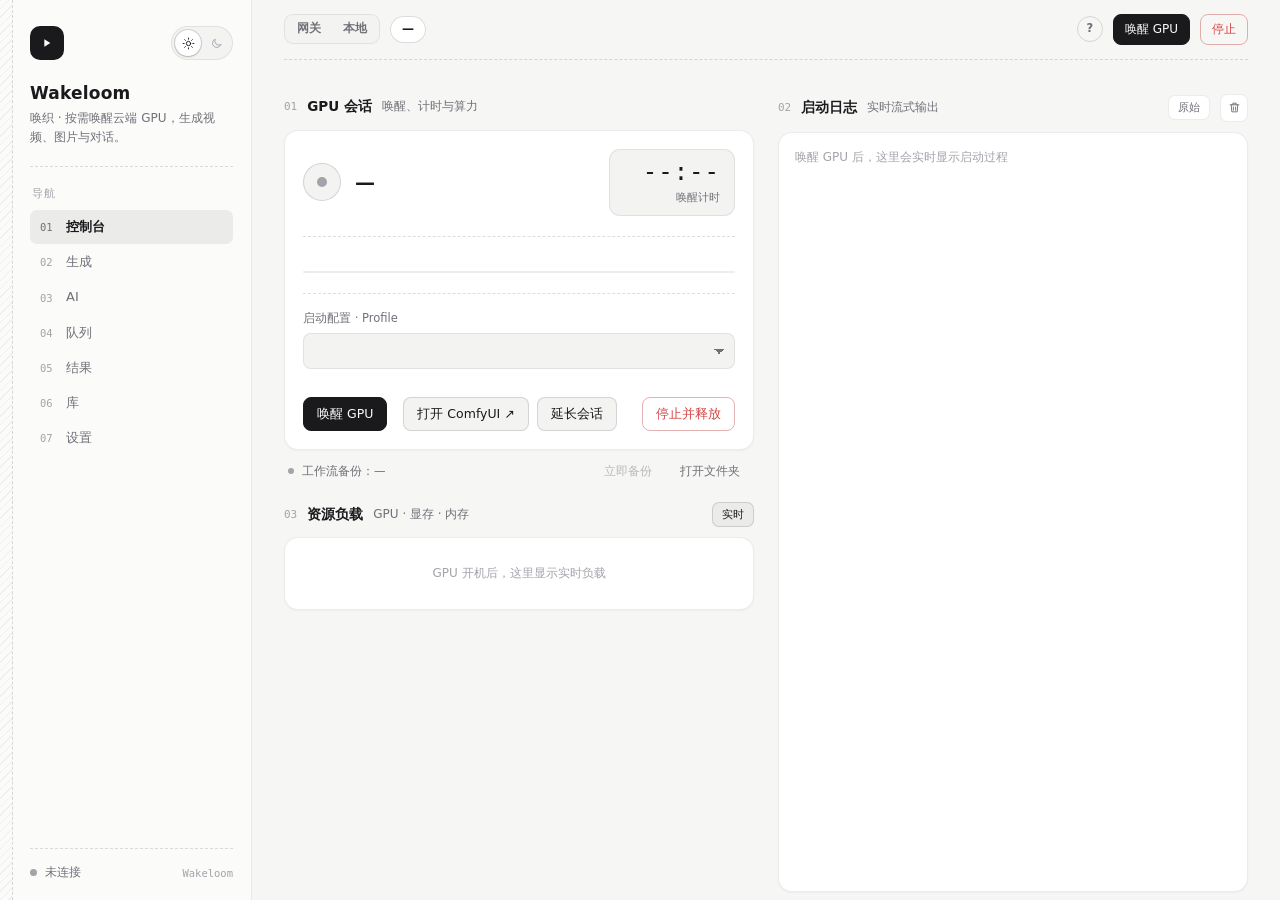
==== commit 4488a3be: "Release v1.21.2: expose deployed profile workflows and guard template compatibility" ====
--- a/ui/index.html
+++ b/ui/index.html
@@ -132,6 +132,7 @@
 
     <!-- 生成 -->
     <section class="page" id="page-gen">
+      <div id="profileWorkspace" hidden></div>
       <div class="gen">
         <div class="col">
           <div class="sec-h"><span class="n">01</span><b>模板</b><span class="d">ComfyUI API 工作流</span></div>
@@ -391,5 +392,6 @@
 <script src="models.js"></script>
 <script src="userdata.js"></script>
 <script src="onboarding.js"></script>
+<script src="profile-workflows.js"></script>
 </body>
 </html>
--- a/ui/style.css
+++ b/ui/style.css
@@ -366,6 +366,38 @@
 .modal { position: fixed; inset: 0; background: rgba(0, 0, 0, .55); backdrop-filter: blur(3px); display: grid; place-items: center; z-index: 20; padding: 20px; }
 .modal-box { background: var(--panel); border: 1px solid var(--line2); border-radius: 14px; padding: 16px; max-width: min(1100px, 95vw); max-height: 92vh; overflow: auto; }
 .modal-box video, .modal-box img { max-width: 100%; max-height: 78vh; display: block; margin: 0 auto 12px; border-radius: 8px; }
+
+/* Native dialog top layer also stays above the first-run guide. */
+.wake-notice { width: min(440px, calc(100vw - 32px)); max-height: calc(100vh - 32px); overflow: auto; border: 1px solid var(--line2); border-radius: 20px; padding: 28px; background: var(--panel); color: var(--text); box-shadow: 0 24px 80px rgba(0,0,0,.22); }
+.wake-notice::backdrop { background: rgba(0,0,0,.38); backdrop-filter: blur(5px); }
+.wake-notice-head { display: flex; justify-content: space-between; align-items: flex-start; margin-bottom: 20px; }
+.wake-notice-icon { display: grid; place-items: center; width: 42px; height: 42px; border-radius: 13px; background: color-mix(in srgb, var(--warn) 12%, transparent); color: var(--warn); font: 600 23px var(--font); }
+.wake-notice-close { border: 0; background: transparent; color: var(--muted); font-size: 23px; width: 30px; height: 30px; border-radius: 8px; cursor: pointer; }
+.wake-notice-close:hover { background: var(--panel2); color: var(--text); }
+.wake-notice h2 { font-size: 20px; line-height: 1.4; margin: 0 0 10px; letter-spacing: -.4px; }
+.wake-notice p { color: var(--muted); line-height: 1.8; margin: 0; overflow-wrap: anywhere; }
+.wake-notice p { white-space: pre-line; }
+.wake-notice-input { display: grid; gap: 8px; margin-top: 20px; color: var(--muted); font-size: 12px; }
+.wake-notice-input input { width: 100%; color: var(--text); font-size: 14px; }
+.wake-notice-balance { display: grid; grid-template-columns: 1fr 1fr; gap: 16px; padding: 18px 20px; margin-top: 22px; border: 1px solid var(--line); border-radius: 12px; background: var(--panel2); }
+.wake-notice-balance span { display: block; color: var(--muted); font-size: 12px; margin-bottom: 7px; }
+.wake-notice-balance strong { font: 600 26px var(--mono); letter-spacing: -1px; }
+.wake-notice-balance small { font: 400 12px var(--font); color: var(--muted); letter-spacing: 0; }
+.wake-notice p.wake-notice-footnote { font-size: 11px; margin-top: 10px; }
+.wake-notice-actions { display: flex; justify-content: flex-end; flex-wrap: wrap; gap: 10px; margin-top: 26px; }
+.wake-notice-actions .btn { padding: 9px 17px; border-radius: 9px; }
+.wake-notice button:focus-visible { outline: 2px solid var(--accent); outline-offset: 3px; }
+.profile-workspace { padding: 22px; margin-bottom: 20px; }
+.profile-workspace a.btn { color: var(--text); text-decoration: none; }
+.profile-workspace-head { display: flex; gap: 24px; align-items: center; justify-content: space-between; }
+.profile-workspace-head h3 { font-size: 18px; margin: 10px 0 6px; }
+.profile-workspace-head p { max-width: 620px; margin: 0; line-height: 1.8; }
+.profile-workspace-head button { flex-shrink: 0; }
+.profile-workflow-list { margin-top: 18px; border-top: 1px solid var(--line); }
+.profile-workflow-row { display: flex; align-items: center; justify-content: space-between; gap: 16px; padding: 13px 0; border-bottom: 1px solid var(--line); }
+.profile-workflow-row b, .profile-workflow-row span { display: block; }
+.profile-workflow-row span { margin-top: 5px; }
+@media (max-width: 700px) { .profile-workspace-head { align-items: flex-start; flex-direction: column; gap: 14px; } }
 .plist { display: flex; flex-direction: column; gap: 6px; min-width: 520px; }
 .plist .p { border: 1px solid var(--line); border-radius: 9px; padding: 8px 10px; display: flex; gap: 10px; align-items: center; }
 .plist .p .tx { flex: 1; font-size: 11.5px; color: var(--muted); white-space: nowrap; overflow: hidden; text-overflow: ellipsis; }
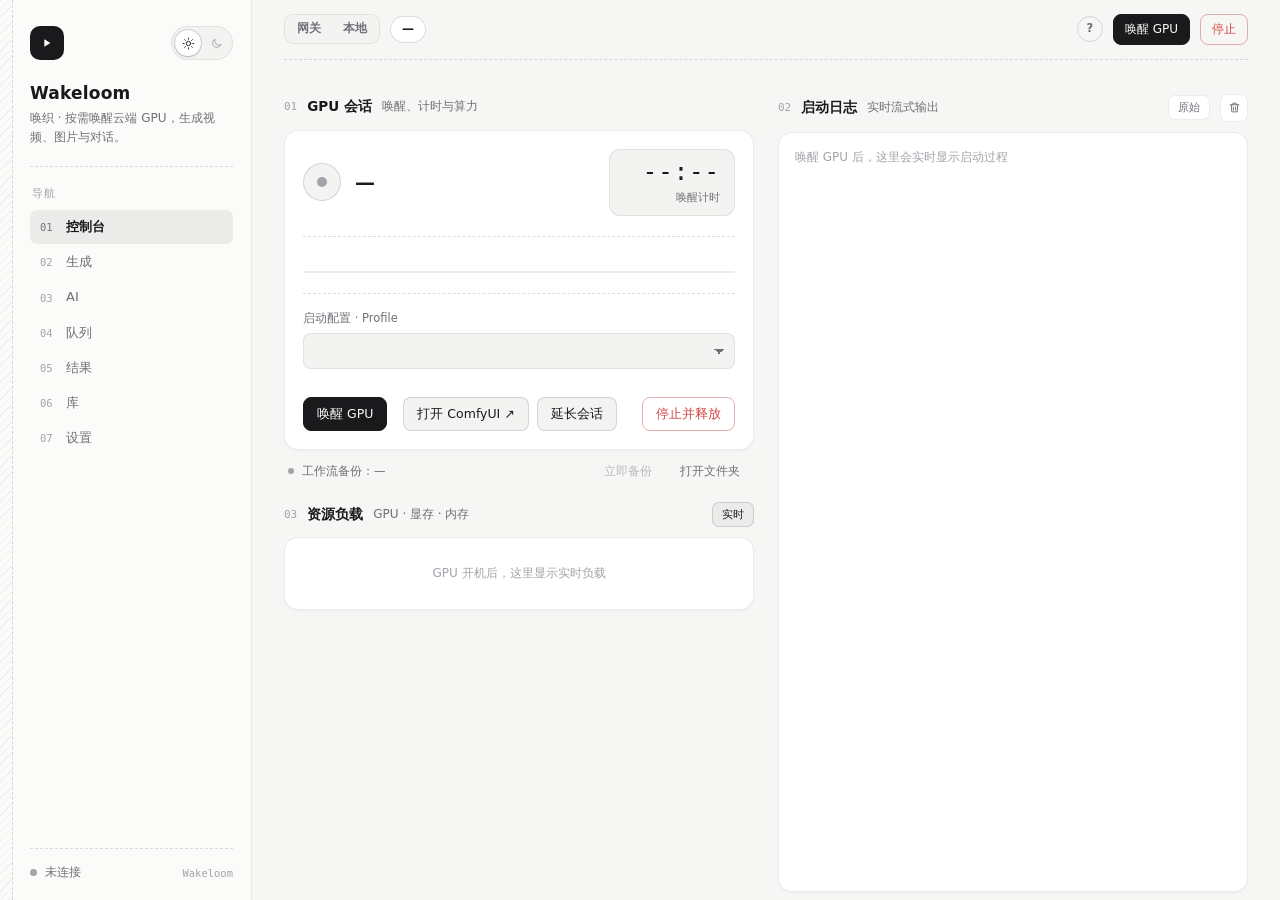
==== commit 8eae8807: "Release v1.21.3: chat attachments, batch skills and startup download fixes" ====
--- a/ui/index.html
+++ b/ui/index.html
@@ -209,11 +209,23 @@
             <label class="seg-chk" title="开：先思考再回答，更准但更慢"><input type="checkbox" id="aiThink"><span>深度思考</span></label>
             <label class="ai-temp">温度 <input type="range" id="aiTemp" min="0" max="1.5" step="0.05"><b class="mono" id="aiTempV"></b></label>
             <button class="btn ghost xs" id="aiSysBtn">系统提示词</button>
+            <button type="button" class="btn ghost xs" id="aiSkillsBtn">技能</button>
             <span class="grow"></span>
             <span class="muted small mono" id="aiStats"></span>
           </div>
           <textarea id="aiSys" class="ai-sys" rows="3" placeholder="系统提示词（可选）：设定角色、语气、输出格式……" hidden></textarea>
           <div id="aiMsgs" class="ai-msgs"></div>
+          <div class="ai-attach-bar">
+            <button type="button" class="btn sm" id="aiAttachFiles">＋ 文件 / 压缩包</button>
+            <button type="button" class="btn ghost sm" id="aiAttachFolder">文件夹</button>
+            <button type="button" class="btn ghost sm" id="aiAttachCancel" hidden>取消读取</button>
+            <button type="button" class="btn sm" id="aiVisionBtn" hidden>启用看图</button>
+            <span class="muted small" id="aiAttachHint">可拖入文件，或粘贴截图</span>
+            <input id="aiFileInput" type="file" multiple hidden>
+            <input id="aiFolderInput" type="file" webkitdirectory multiple hidden>
+          </div>
+          <div id="aiAttachments" class="ai-attachments" hidden></div>
+          <p id="aiAttachStatus" class="small ai-attach-status" role="status" aria-live="polite" hidden></p>
           <div class="ai-input">
             <textarea id="aiText" rows="2" placeholder="输入消息，Enter 发送，Shift+Enter 换行"></textarea>
             <button class="btn primary" id="aiSend">发送</button>
@@ -376,7 +388,7 @@
           <div class="row gap wrap" style="margin-top:12px"><button type="button" class="btn sm" id="btnRerunGuide">重新运行新手引导</button><span class="muted small">从头走一遍：检查网络、连接方式、登录、第一次试用</span></div>
         </div>
 
-        <div class="save-bar"><button class="btn primary" type="submit">保存</button><button type="button" class="btn" id="btnTest">测试连接</button><span id="setMsg" class="muted small"></span><span class="grow"></span><span class="muted small mono" id="dataDirText"></span></div>
+        <div class="save-bar"><button class="btn primary" type="submit">保存</button><button type="button" class="btn" id="btnTest">测试连接</button><button type="button" class="btn ghost sm" id="btnPDFLicense">PDF 组件许可</button><span id="setMsg" class="muted small"></span><span class="grow"></span><span class="muted small mono" id="dataDirText"></span></div>
       </form>
     </section>
   </main>
@@ -388,6 +400,10 @@
 <div class="ob-mini" id="obMini" hidden></div>
 <div class="ob-coach" id="obCoach" hidden></div>
 <script src="app.js"></script>
+<script src="ai-attachments.js"></script>
+<script src="ai-vision.js"></script>
+<script src="ai-skills.js"></script>
+<script src="ai-chat-state.js"></script>
 <script src="ai.js"></script>
 <script src="models.js"></script>
 <script src="userdata.js"></script>
--- a/ui/style.css
+++ b/ui/style.css
@@ -466,7 +466,7 @@
 .pill.llm { color: var(--accent); border-color: color-mix(in srgb, var(--accent) 35%, var(--line)); }
 .pill.img { color: var(--ok); border-color: color-mix(in srgb, var(--ok) 35%, var(--line)); }
 
-.ai-chat { display: grid; grid-template-columns: 220px 1fr; gap: 16px; height: calc(100vh - 150px); min-height: 420px; }
+.ai-chat { display: grid; grid-template-columns: 220px minmax(0, 1fr); gap: 16px; height: calc(100vh - 150px); min-height: 420px; min-width: 0; }
 .ai-convs { padding: 8px; display: flex; flex-direction: column; min-height: 0; }
 .ai-new { margin: 0 0 8px; }
 .ai-conv-list { overflow: auto; display: flex; flex-direction: column; gap: 2px; }
@@ -478,19 +478,20 @@
 .ai-conv:hover .x { visibility: visible; }
 .ai-conv .x:hover { color: var(--bad); }
 .ai-conv-empty { padding: 6px 9px; }
-.ai-main { display: flex; flex-direction: column; min-height: 0; padding: 14px 16px; }
+.ai-main { display: flex; flex-direction: column; min-height: 0; min-width: 0; overflow: hidden; padding: 14px 16px; }
 .ai-tools { display: flex; align-items: center; gap: 12px; padding-bottom: 10px; border-bottom: 1px dashed var(--line2); flex-wrap: wrap; }
 .ai-temp { display: inline-flex; align-items: center; gap: 6px; font-size: 11.5px; color: var(--muted); }
 .ai-temp input { width: 110px; accent-color: var(--inv); }
 .ai-sys { margin-top: 10px; }
-.ai-msgs { flex: 1; overflow: auto; padding: 14px 4px; display: flex; flex-direction: column; gap: 14px; }
+.ai-msgs { flex: 1; min-height: 0; min-width: 0; overflow: auto; padding: 14px 4px; display: flex; flex-direction: column; gap: 14px; }
 .ai-hello { margin: auto; text-align: center; color: var(--muted); }
 .ai-hello b { color: var(--text); font-size: 15px; }
 .ai-msg.user { display: flex; justify-content: flex-end; }
 .ai-msg.user .bubble { max-width: 78%; background: var(--panel2); border: 1px solid var(--line); padding: 8px 12px; border-radius: 12px 12px 3px 12px; white-space: pre-wrap; word-break: break-word; }
+.ai-msg { min-width: 0; flex-shrink: 0; }
 .ai-msg.bot { max-width: 92%; }
 .ai-msg.bot .md { white-space: pre-wrap; word-break: break-word; line-height: 1.7; font-size: 13.5px; }
-.ai-msg.bot .md pre { background: var(--panel2); border: 1px solid var(--line); border-radius: 8px; padding: 10px 12px; overflow: auto; white-space: pre; margin: 6px 0; }
+.ai-msg.bot .md pre { max-width: 100%; box-sizing: border-box; background: var(--panel2); border: 1px solid var(--line); border-radius: 8px; padding: 10px 12px; overflow: auto; white-space: pre; margin: 6px 0; }
 .ai-msg.bot .md pre code { background: none; border: 0; padding: 0; }
 .ai-msg.bot .md .h { display: inline-block; margin-top: 4px; font-size: 14px; }
 .ai-think { margin-bottom: 8px; border-left: 2px solid var(--line2); padding-left: 10px; }
@@ -501,8 +502,40 @@
 .ai-acts:hover { opacity: 1; }
 .ai-acts .mono { margin-left: 8px; }
 .ai-input { display: flex; gap: 10px; align-items: flex-end; border-top: 1px dashed var(--line2); padding-top: 12px; }
-.ai-input textarea { font-family: var(--font); font-size: 13.5px; resize: none; max-height: 180px; }
+.ai-input textarea { flex: 1; min-width: 0; font-family: var(--font); font-size: 13.5px; resize: none; max-height: 180px; }
 .ai-input .btn { height: 38px; min-width: 70px; }
+.ai-attach-bar { display: flex; align-items: center; flex-wrap: wrap; gap: 6px; padding: 8px 0; border-top: 1px dashed var(--line2); flex-shrink: 0; }
+.ai-attach-bar .small { margin-left: 4px; }
+.ai-attachments { max-height: 170px; overflow: auto; flex-shrink: 0; }
+.ai-attachment-list { display: flex; flex-wrap: wrap; gap: 8px; margin: 6px 0; white-space: normal; }
+.ai-attachment { border: 1px solid var(--line); background: var(--panel2); border-radius: 8px; padding: 7px 10px; min-width: 0; max-width: 100%; box-sizing: border-box; overflow-wrap: anywhere; }
+.ai-attachment-label { display: flex; align-items: center; gap: 6px; }
+.ai-attachment-label b { font-size: 12px; overflow: hidden; text-overflow: ellipsis; white-space: nowrap; max-width: 250px; }
+.ai-attachment-label .btn { margin-left: auto; }
+.ai-attachment-pictures { display: flex; flex-wrap: wrap; gap: 6px; margin-top: 6px; }
+.ai-attachment-pictures img { width: 90px; height: 70px; object-fit: contain; border-radius: 4px; }
+.ai-attachment summary { cursor: pointer; margin-top: 5px; }
+.ai-attachment details > div { max-height: 100px; overflow: auto; }
+.ai-attach-status { margin: 0 0 8px; overflow-wrap: anywhere; flex-shrink: 0; max-height: 60px; overflow: auto; }
+.ai-dragover { outline: 2px dashed var(--accent); outline-offset: -4px; }
+.ai-skill-github { margin-top: 12px; flex-wrap: wrap; }
+.ai-skill-github input { min-width: 180px; }
+.ai-skill-list { max-height: 45vh; overflow: auto; display: grid; gap: 8px; }
+#aiInstalledSkillSearch { width: 100%; margin-bottom: 8px; }
+.ai-skill-card { border: 1px solid var(--line); border-radius: 8px; padding: 10px; overflow-wrap: anywhere; }
+.ai-skill-card p { margin: 6px 0; white-space: pre-wrap; }
+.ai-skill-preview { max-height: 30vh; overflow: auto; background: var(--panel2); padding: 12px; white-space: pre-wrap; overflow-wrap: anywhere; }
+.ai-skill-catalog { display: grid; gap: 8px; padding: 12px; margin-bottom: 12px; border: 1px solid var(--line2); border-radius: 8px; }
+.ai-skill-catalog select { width: 100%; min-height: 110px; }
+.ai-skill-catalog p { white-space: pre-wrap; margin: 0; }
+.ai-skill-mode { display: flex; align-items: center; gap: 8px; margin-top: 8px; }
+.ai-skill-mode select { max-width: 240px; }
+.ai-skill-reference-files { max-height: 180px; overflow: auto; }
+.ai-skill-reference-files label { padding: 4px 0; overflow-wrap: anywhere; }
+.ai-skill-reference-files label span { flex: 1; min-width: 0; }
+.ai-skill-usage { margin-bottom: 10px; color: var(--muted); font-size: 11px; overflow-wrap: anywhere; }
+.ai-skill-usage summary { cursor: pointer; }
+.ai-skill-usage > div { margin: 6px 0; border-left: 2px solid var(--line2); padding-left: 8px; }
 
 .ai-img { display: grid; grid-template-columns: minmax(300px, 400px) 1fr; gap: 18px; align-items: start; }
 .ai-img-form .row.gap { flex-wrap: wrap; }
